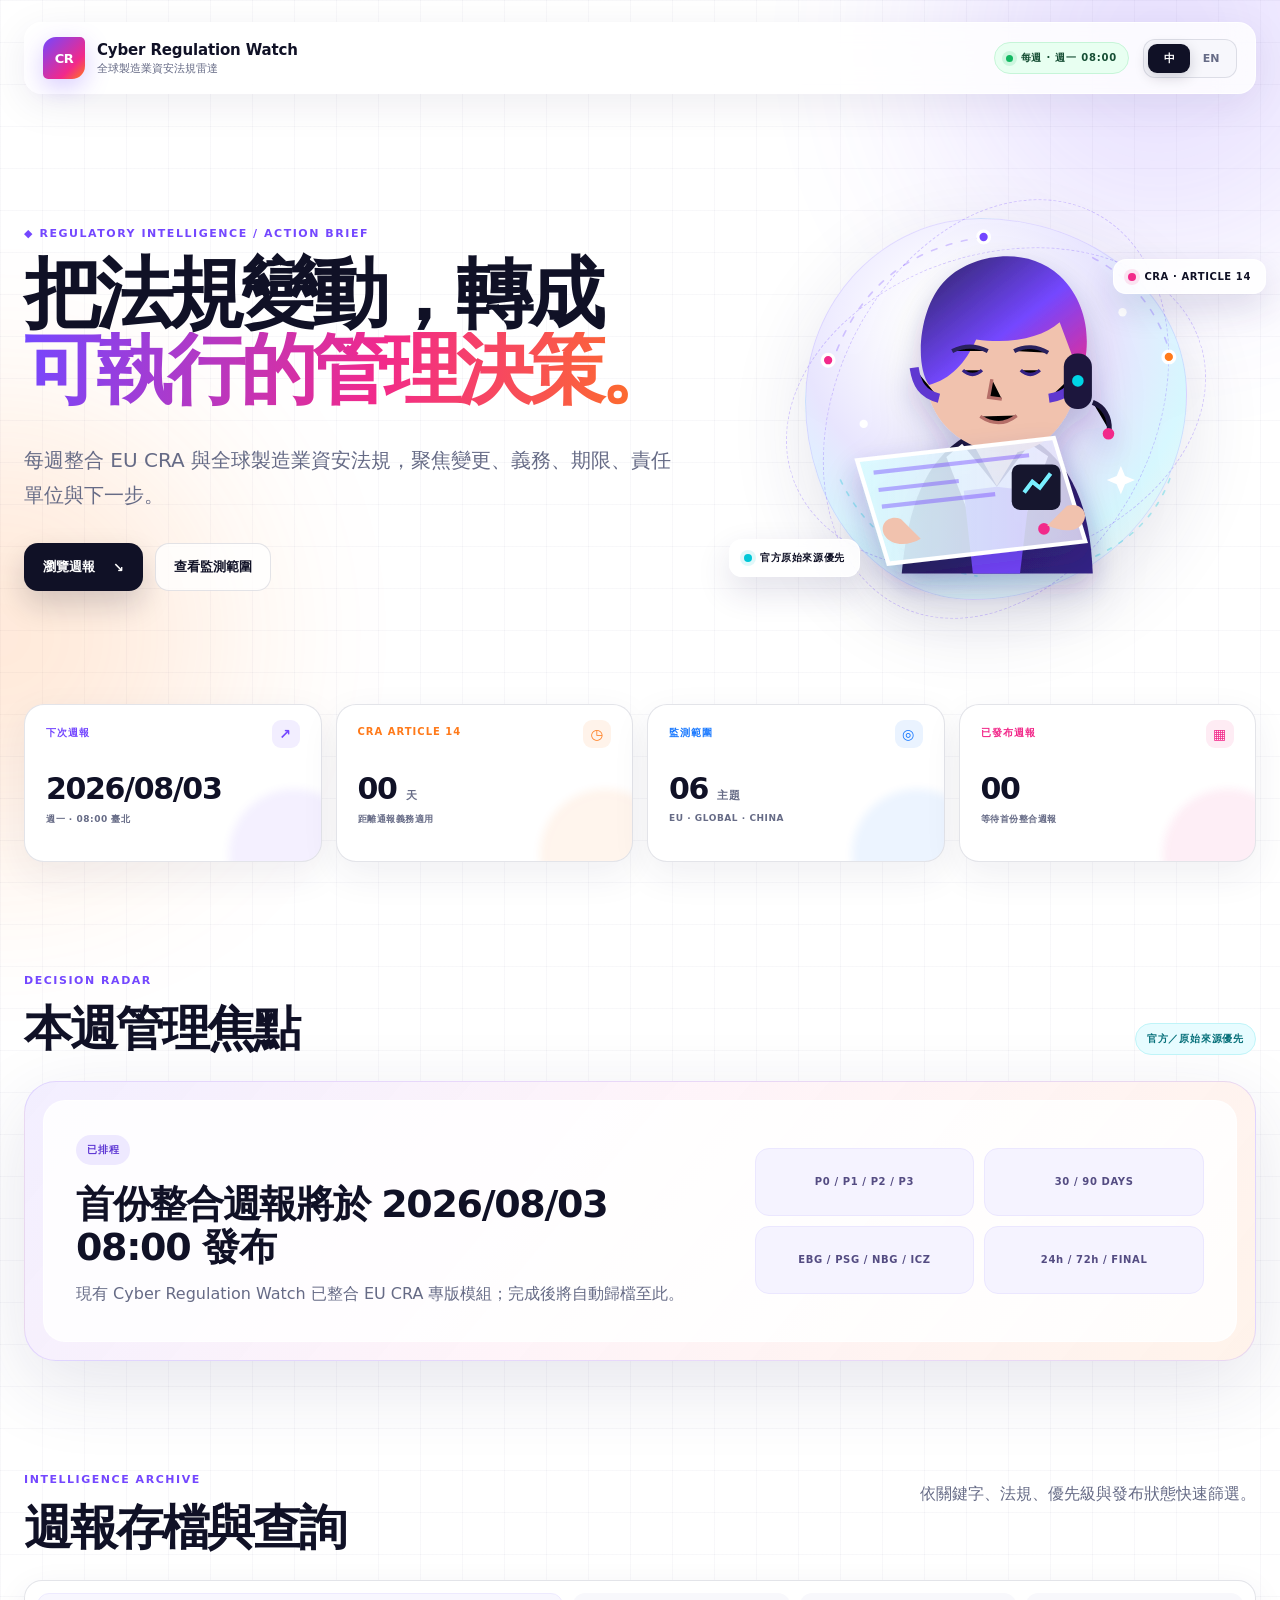
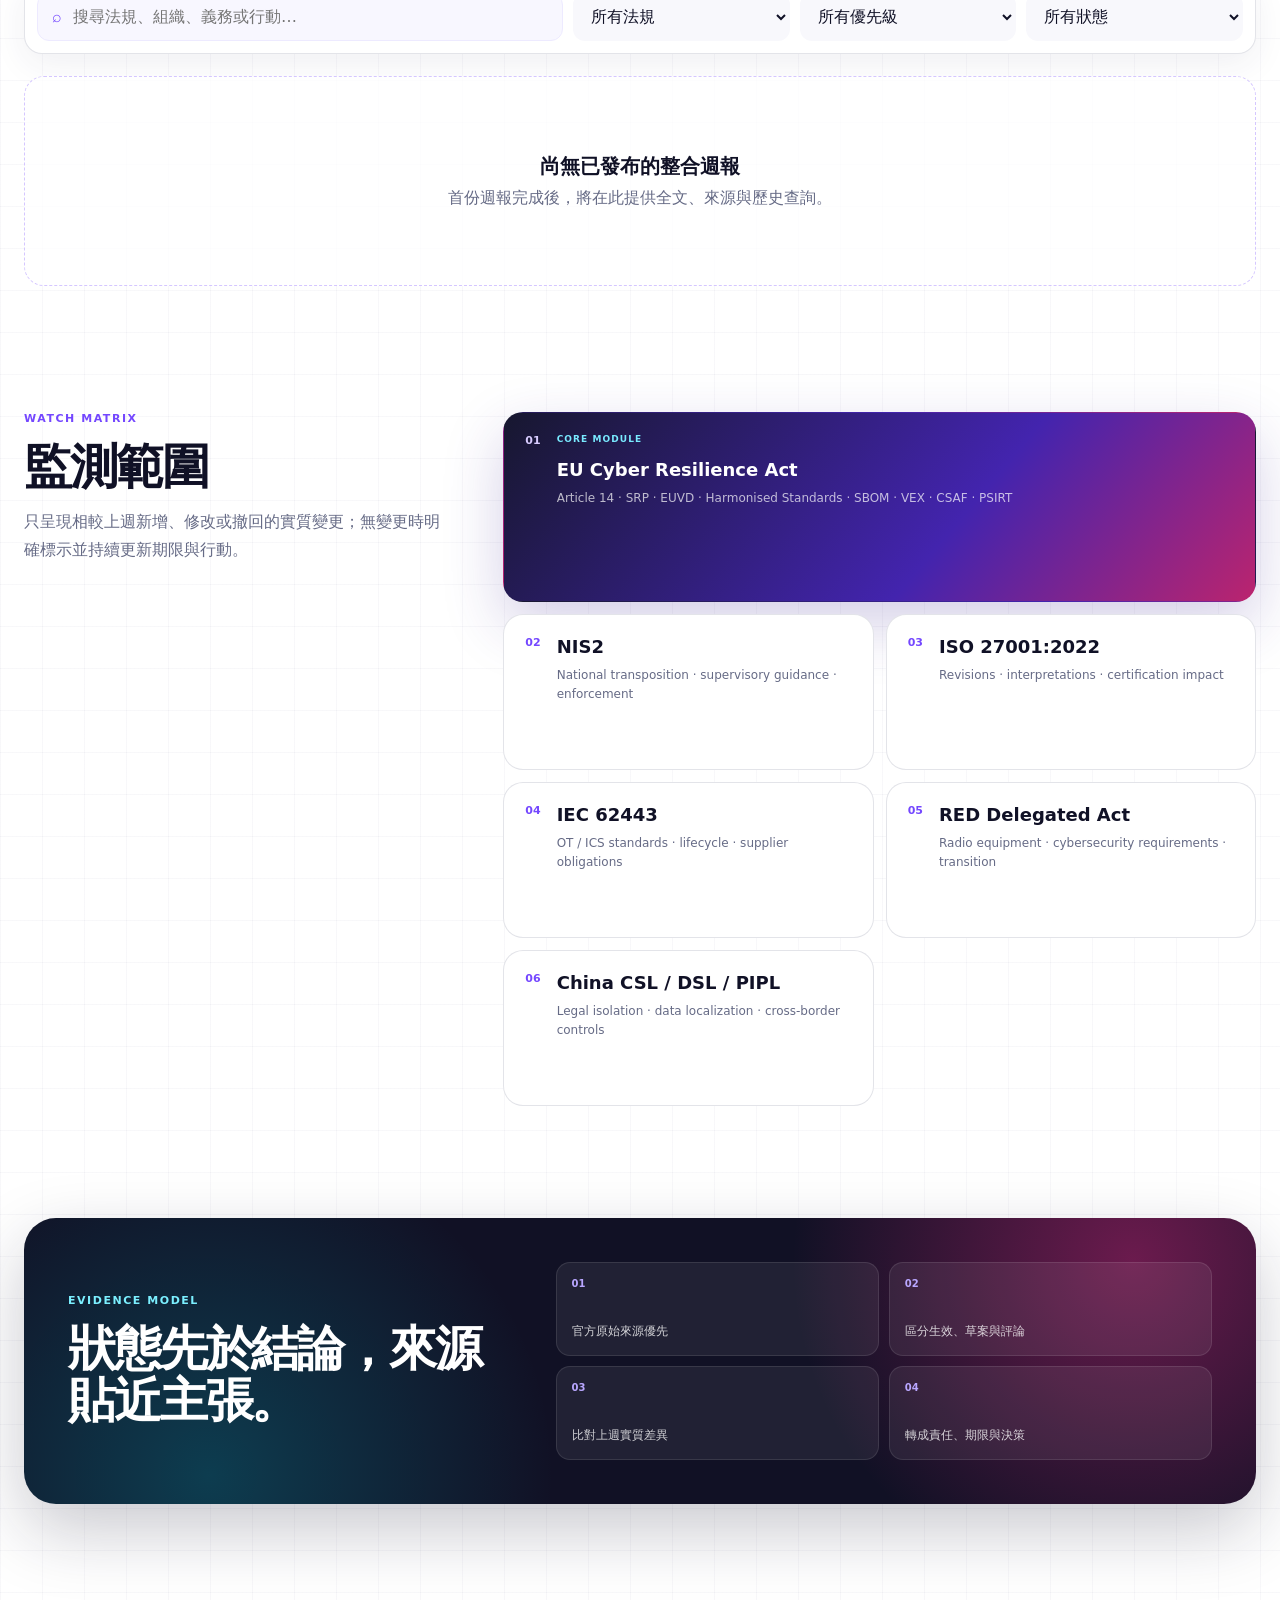
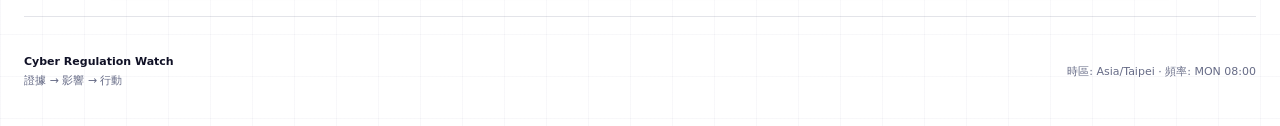
==== index.html @ 91e3a1b5 "Build regulatory intelligence dashboard" ====
<!doctype html>
<html lang="zh-Hant">
  <head>
    <meta charset="utf-8">
    <meta name="viewport" content="width=device-width, initial-scale=1">
    <meta name="description" content="Cyber Regulation Watch — 全球製造業資安法規週報與行動儀表板">
    <meta name="theme-color" content="#ffffff">
    <meta http-equiv="Content-Security-Policy" content="default-src 'self'; script-src 'self'; style-src 'self'; img-src 'self' data:; connect-src 'self'; object-src 'none'; base-uri 'self'; form-action 'none'">
    <title>Cyber Regulation Watch</title>
    <link rel="icon" href="assets/sentinel.svg" type="image/svg+xml">
    <link rel="stylesheet" href="assets/styles.css">
    <script src="assets/app.js" defer></script>
  </head>
  <body>
    <a class="skip-link" href="#main" data-i18n="skip">跳至主要內容</a>

    <div class="ambient ambient-a" aria-hidden="true"></div>
    <div class="ambient ambient-b" aria-hidden="true"></div>

    <header class="site-header">
      <a class="brand" href="index.html" aria-label="Cyber Regulation Watch">
        <span class="brand-mark" aria-hidden="true">CR</span>
        <span>
          <strong>Cyber Regulation Watch</strong>
          <small data-i18n="brandSub">全球製造業資安法規雷達</small>
        </span>
      </a>

      <div class="header-actions">
        <span class="live-chip">
          <span class="pulse" aria-hidden="true"></span>
          <span data-i18n="weekly">WEEKLY · MON 08:00</span>
        </span>
        <div class="language-switch" role="group" aria-label="Language">
          <button type="button" data-lang="zh-Hant" aria-pressed="true">中</button>
          <button type="button" data-lang="en" aria-pressed="false">EN</button>
        </div>
      </div>
    </header>

    <main id="main">
      <section class="hero shell">
        <div class="hero-copy">
          <p class="eyebrow"><span aria-hidden="true">◆</span> <span data-i18n="eyebrow">REGULATORY INTELLIGENCE / ACTION BRIEF</span></p>
          <h1>
            <span data-i18n="heroLine1">把法規變動，轉成</span>
            <span class="gradient-text" data-i18n="heroLine2">可執行的管理決策。</span>
          </h1>
          <p class="hero-lede" data-i18n="heroLede">
            每週整合 EU CRA 與全球製造業資安法規，聚焦變更、義務、期限、責任單位與下一步。
          </p>
          <div class="hero-actions">
            <a class="button button-primary" href="#reports">
              <span data-i18n="browseReports">瀏覽週報</span>
              <span aria-hidden="true">↘</span>
            </a>
            <a class="button button-ghost" href="#coverage" data-i18n="viewCoverage">查看監測範圍</a>
          </div>
        </div>

        <div class="hero-visual" aria-label="Cyber regulation analyst illustration">
          <div class="orbit orbit-one" aria-hidden="true"></div>
          <div class="orbit orbit-two" aria-hidden="true"></div>
          <img src="assets/sentinel.svg" alt="" width="480" height="480">
          <div class="signal-card signal-top">
            <span class="signal-dot p0"></span>
            <span>CRA · ARTICLE 14</span>
          </div>
          <div class="signal-card signal-bottom">
            <span class="signal-dot verified"></span>
            <span data-i18n="officialFirst">OFFICIAL SOURCES FIRST</span>
          </div>
        </div>
      </section>

      <section class="metrics shell" aria-label="Key status">
        <article class="metric-card accent-violet">
          <div class="metric-topline">
            <span data-i18n="nextBrief">NEXT BRIEF</span>
            <span class="metric-icon" aria-hidden="true">↗</span>
          </div>
          <strong id="next-run-date">2026.08.03</strong>
          <small id="next-run-time">MON · 08:00 TPE</small>
        </article>

        <article class="metric-card accent-orange">
          <div class="metric-topline">
            <span data-i18n="craCountdown">CRA ARTICLE 14</span>
            <span class="metric-icon" aria-hidden="true">◷</span>
          </div>
          <strong><span id="cra-days">—</span> <em data-i18n="days">DAYS</em></strong>
          <small data-i18n="untilReporting">UNTIL REPORTING OBLIGATIONS</small>
        </article>

        <article class="metric-card accent-blue">
          <div class="metric-topline">
            <span data-i18n="monitoringScope">MONITORING SCOPE</span>
            <span class="metric-icon" aria-hidden="true">◎</span>
          </div>
          <strong>06 <em data-i18n="domains">DOMAINS</em></strong>
          <small>EU · GLOBAL · CHINA</small>
        </article>

        <article class="metric-card accent-pink">
          <div class="metric-topline">
            <span data-i18n="reportsPublished">REPORTS PUBLISHED</span>
            <span class="metric-icon" aria-hidden="true">▦</span>
          </div>
          <strong id="report-count">00</strong>
          <small id="last-updated" data-i18n="awaitingFirst">AWAITING FIRST INTEGRATED BRIEF</small>
        </article>
      </section>

      <section class="latest shell" aria-labelledby="latest-title">
        <div class="section-heading">
          <div>
            <p class="eyebrow" data-i18n="decisionRadar">DECISION RADAR</p>
            <h2 id="latest-title" data-i18n="latestHeading">本週管理焦點</h2>
          </div>
          <span class="source-badge" data-i18n="sourceBadge">OFFICIAL / PRIMARY SOURCES</span>
        </div>

        <div id="latest-panel" class="latest-panel" aria-live="polite">
          <div class="launch-state">
            <div>
              <span class="status-label status-scheduled" data-i18n="scheduled">SCHEDULED</span>
              <h3 data-i18n="firstBriefTitle">首份整合週報將於 2026/08/03 08:00 發布</h3>
              <p data-i18n="firstBriefText">
                現有 Cyber Regulation Watch 已整合 EU CRA 專版模組；完成後將自動歸檔至此。
              </p>
            </div>
            <div class="launch-grid" aria-label="Initial monitoring configuration">
              <span>P0 / P1 / P2 / P3</span>
              <span>30 / 90 DAYS</span>
              <span>EBG / PSG / NBG / ICZ</span>
              <span>24h / 72h / FINAL</span>
            </div>
          </div>
        </div>
      </section>

      <section id="reports" class="archive shell" aria-labelledby="archive-title">
        <div class="section-heading archive-heading">
          <div>
            <p class="eyebrow" data-i18n="archiveEyebrow">INTELLIGENCE ARCHIVE</p>
            <h2 id="archive-title" data-i18n="archiveTitle">週報存檔與查詢</h2>
          </div>
          <p class="section-note" data-i18n="archiveNote">依關鍵字、法規、優先級與發布狀態快速篩選。</p>
        </div>

        <form class="filter-bar" id="filters" role="search">
          <label class="search-field">
            <span class="sr-only" data-i18n="searchLabel">搜尋週報</span>
            <span aria-hidden="true">⌕</span>
            <input id="search" type="search" autocomplete="off" data-i18n-placeholder="searchPlaceholder" placeholder="搜尋法規、組織、義務或行動…">
          </label>

          <label>
            <span class="sr-only" data-i18n="scopeLabel">法規範圍</span>
            <select id="scope-filter">
              <option value="" data-i18n="allScopes">所有法規</option>
              <option value="EU CRA">EU CRA</option>
              <option value="NIS2">NIS2</option>
              <option value="ISO 27001">ISO 27001</option>
              <option value="IEC 62443">IEC 62443</option>
              <option value="RED DA">RED DA</option>
              <option value="CSL/DSL/PIPL">CSL / DSL / PIPL</option>
            </select>
          </label>

          <label>
            <span class="sr-only" data-i18n="priorityLabel">優先級</span>
            <select id="priority-filter">
              <option value="" data-i18n="allPriorities">所有優先級</option>
              <option value="P0">P0</option>
              <option value="P1">P1</option>
              <option value="P2">P2</option>
              <option value="P3">P3</option>
            </select>
          </label>

          <label>
            <span class="sr-only" data-i18n="statusLabel">發布狀態</span>
            <select id="status-filter">
              <option value="" data-i18n="allStatuses">所有狀態</option>
              <option value="material-change" data-i18n="materialChange">有實質變更</option>
              <option value="no-material-change" data-i18n="noMaterialChange">無重大變更</option>
            </select>
          </label>
        </form>

        <div id="report-grid" class="report-grid" aria-live="polite"></div>
        <p id="result-count" class="result-count"></p>
      </section>

      <section id="coverage" class="coverage shell" aria-labelledby="coverage-title">
        <div class="coverage-intro">
          <p class="eyebrow" data-i18n="coverageEyebrow">WATCH MATRIX</p>
          <h2 id="coverage-title" data-i18n="coverageTitle">監測範圍</h2>
          <p data-i18n="coverageText">只呈現相較上週新增、修改或撤回的實質變更；無變更時明確標示並持續更新期限與行動。</p>
        </div>

        <div class="coverage-grid">
          <article class="scope-card scope-featured">
            <span class="scope-number">01</span>
            <div>
              <span class="scope-kicker">CORE MODULE</span>
              <h3>EU Cyber Resilience Act</h3>
              <p>Article 14 · SRP · EUVD · Harmonised Standards · SBOM · VEX · CSAF · PSIRT</p>
            </div>
          </article>
          <article class="scope-card">
            <span class="scope-number">02</span>
            <div><h3>NIS2</h3><p>National transposition · supervisory guidance · enforcement</p></div>
          </article>
          <article class="scope-card">
            <span class="scope-number">03</span>
            <div><h3>ISO 27001:2022</h3><p>Revisions · interpretations · certification impact</p></div>
          </article>
          <article class="scope-card">
            <span class="scope-number">04</span>
            <div><h3>IEC 62443</h3><p>OT / ICS standards · lifecycle · supplier obligations</p></div>
          </article>
          <article class="scope-card">
            <span class="scope-number">05</span>
            <div><h3>RED Delegated Act</h3><p>Radio equipment · cybersecurity requirements · transition</p></div>
          </article>
          <article class="scope-card">
            <span class="scope-number">06</span>
            <div><h3>China CSL / DSL / PIPL</h3><p>Legal isolation · data localization · cross-border controls</p></div>
          </article>
        </div>
      </section>

      <section class="method shell">
        <div class="method-card">
          <div>
            <p class="eyebrow" data-i18n="evidenceModel">EVIDENCE MODEL</p>
            <h2 data-i18n="evidenceTitle">狀態先於結論，來源貼近主張。</h2>
          </div>
          <div class="method-steps">
            <span><b>01</b><small data-i18n="step1">官方原始來源優先</small></span>
            <span><b>02</b><small data-i18n="step2">區分生效、草案與評論</small></span>
            <span><b>03</b><small data-i18n="step3">比對上週實質差異</small></span>
            <span><b>04</b><small data-i18n="step4">轉成責任、期限與決策</small></span>
          </div>
        </div>
      </section>
    </main>

    <footer class="site-footer shell">
      <div>
        <strong>Cyber Regulation Watch</strong>
        <span data-i18n="footerLine">Evidence → Impact → Action</span>
      </div>
      <p><span data-i18n="timezone">Timezone</span>: Asia/Taipei · <span data-i18n="cadence">Cadence</span>: MON 08:00</p>
    </footer>
  </body>
</html>
---- assets/styles.css ----
:root {
  color-scheme: light;
  --ink: #101126;
  --muted: #666b86;
  --line: rgba(30, 35, 76, 0.12);
  --surface: rgba(255, 255, 255, 0.82);
  --surface-solid: #ffffff;
  --violet: #7447ff;
  --pink: #f2298a;
  --blue: #1677ff;
  --cyan: #00c7d7;
  --orange: #ff7a1a;
  --lime: #7ecb20;
  --shadow: 0 24px 80px rgba(43, 38, 99, 0.12);
  --radius-lg: 32px;
  --radius-md: 20px;
  --radius-sm: 12px;
  --shell: min(1240px, calc(100vw - 48px));
  font-family: Inter, ui-sans-serif, system-ui, -apple-system, BlinkMacSystemFont, "Segoe UI", "Noto Sans TC", sans-serif;
}

* {
  box-sizing: border-box;
}

html {
  scroll-behavior: smooth;
}

body {
  margin: 0;
  min-width: 320px;
  color: var(--ink);
  background:
    linear-gradient(rgba(53, 52, 110, 0.035) 1px, transparent 1px),
    linear-gradient(90deg, rgba(53, 52, 110, 0.035) 1px, transparent 1px),
    #fff;
  background-size: 42px 42px;
  overflow-x: hidden;
}

a {
  color: inherit;
}

button,
input,
select {
  font: inherit;
}

button,
select {
  cursor: pointer;
}

.shell {
  width: var(--shell);
  margin-inline: auto;
}

.sr-only {
  position: absolute;
  width: 1px;
  height: 1px;
  padding: 0;
  margin: -1px;
  overflow: hidden;
  clip: rect(0, 0, 0, 0);
  white-space: nowrap;
  border: 0;
}

.skip-link {
  position: fixed;
  z-index: 999;
  top: 10px;
  left: 10px;
  padding: 10px 14px;
  color: #fff;
  background: var(--ink);
  border-radius: 10px;
  transform: translateY(-160%);
}

.skip-link:focus {
  transform: translateY(0);
}

.ambient {
  position: fixed;
  z-index: -1;
  width: 440px;
  height: 440px;
  border-radius: 50%;
  filter: blur(100px);
  opacity: 0.16;
  pointer-events: none;
}

.ambient-a {
  top: -180px;
  right: -100px;
  background: var(--violet);
}

.ambient-b {
  bottom: 5%;
  left: -220px;
  background: var(--orange);
}

.site-header {
  position: relative;
  z-index: 20;
  width: var(--shell);
  margin: 22px auto 0;
  padding: 14px 18px;
  display: flex;
  align-items: center;
  justify-content: space-between;
  gap: 20px;
  background: rgba(255, 255, 255, 0.82);
  border: 1px solid rgba(255, 255, 255, 0.9);
  border-radius: 18px;
  box-shadow: 0 10px 40px rgba(34, 31, 80, 0.08);
  backdrop-filter: blur(18px);
}

.brand {
  display: inline-flex;
  align-items: center;
  gap: 12px;
  text-decoration: none;
}

.brand-mark {
  width: 42px;
  height: 42px;
  display: grid;
  place-items: center;
  color: #fff;
  background: linear-gradient(135deg, var(--violet), var(--pink) 70%, var(--orange));
  border-radius: 13px 5px 13px 5px;
  box-shadow: 0 8px 24px rgba(116, 71, 255, 0.28);
  font-size: 13px;
  font-weight: 900;
  letter-spacing: -0.04em;
}

.brand strong,
.brand small {
  display: block;
}

.brand strong {
  font-size: 15px;
  letter-spacing: -0.01em;
}

.brand small {
  margin-top: 2px;
  color: var(--muted);
  font-size: 11px;
}

.header-actions {
  display: flex;
  align-items: center;
  gap: 14px;
}

.live-chip,
.source-badge,
.status-label {
  display: inline-flex;
  align-items: center;
  gap: 8px;
  padding: 8px 11px;
  border-radius: 999px;
  font-size: 10px;
  font-weight: 850;
  letter-spacing: 0.08em;
}

.live-chip {
  color: #174f35;
  background: #e8fff1;
  border: 1px solid #c6f5d8;
}

.pulse {
  width: 7px;
  height: 7px;
  background: #13b861;
  border-radius: 50%;
  box-shadow: 0 0 0 4px rgba(19, 184, 97, 0.13);
  animation: pulse 2.2s ease-out infinite;
}

@keyframes pulse {
  70% { box-shadow: 0 0 0 9px rgba(19, 184, 97, 0); }
  100% { box-shadow: 0 0 0 0 rgba(19, 184, 97, 0); }
}

.language-switch {
  display: inline-flex;
  padding: 4px;
  border: 1px solid var(--line);
  background: #f7f7fc;
  border-radius: 12px;
}

.language-switch button {
  min-width: 42px;
  padding: 7px 9px;
  color: var(--muted);
  border: 0;
  background: transparent;
  border-radius: 9px;
  font-size: 11px;
  font-weight: 800;
}

.language-switch button[aria-pressed="true"] {
  color: #fff;
  background: var(--ink);
  box-shadow: 0 4px 14px rgba(16, 17, 38, 0.18);
}

.hero {
  min-height: 610px;
  display: grid;
  grid-template-columns: 1.12fr 0.88fr;
  gap: 52px;
  align-items: center;
  padding-block: 64px 44px;
}

.eyebrow {
  margin: 0 0 16px;
  color: var(--violet);
  font-size: 11px;
  font-weight: 900;
  letter-spacing: 0.14em;
}

.hero h1 {
  max-width: 800px;
  margin: 0;
  font-size: clamp(44px, 6vw, 79px);
  line-height: 0.99;
  letter-spacing: -0.065em;
}

.hero h1 span {
  display: block;
}

.gradient-text {
  padding-bottom: 7px;
  background: linear-gradient(100deg, var(--violet), var(--pink) 54%, var(--orange));
  -webkit-background-clip: text;
  background-clip: text;
  color: transparent;
}

.hero-lede {
  max-width: 650px;
  margin: 28px 0 0;
  color: var(--muted);
  font-size: clamp(16px, 1.7vw, 20px);
  line-height: 1.75;
}

.hero-actions {
  display: flex;
  flex-wrap: wrap;
  gap: 12px;
  margin-top: 30px;
}

.button {
  display: inline-flex;
  align-items: center;
  justify-content: center;
  gap: 18px;
  min-height: 48px;
  padding: 0 18px;
  border: 1px solid transparent;
  border-radius: 14px;
  text-decoration: none;
  font-size: 13px;
  font-weight: 800;
  transition: transform 160ms ease, box-shadow 160ms ease, border-color 160ms ease;
}

.button:hover {
  transform: translateY(-2px);
}

.button-primary {
  color: #fff;
  background: var(--ink);
  box-shadow: 0 14px 30px rgba(16, 17, 38, 0.18);
}

.button-ghost {
  color: var(--ink);
  background: rgba(255, 255, 255, 0.76);
  border-color: var(--line);
}

.button.compact {
  min-height: 40px;
  padding-inline: 14px;
  font-size: 12px;
}

.hero-visual {
  position: relative;
  min-height: 440px;
  display: grid;
  place-items: center;
  isolation: isolate;
}

.hero-visual::before {
  content: "";
  position: absolute;
  z-index: -2;
  width: 380px;
  height: 380px;
  background: radial-gradient(circle at 40% 30%, #fff 0 14%, #e9e6ff 44%, #d7f8ff 67%, #fff4e9 100%);
  border: 1px solid rgba(115, 82, 255, 0.14);
  border-radius: 46% 54% 56% 44% / 48% 46% 54% 52%;
  box-shadow: var(--shadow);
}

.hero-visual img {
  position: relative;
  z-index: 2;
  width: min(430px, 100%);
  height: auto;
  filter: drop-shadow(0 26px 28px rgba(37, 29, 94, 0.12));
}

.orbit {
  position: absolute;
  z-index: -1;
  border: 1px dashed rgba(116, 71, 255, 0.27);
  border-radius: 50%;
}

.orbit-one {
  width: 430px;
  height: 310px;
  transform: rotate(-18deg);
}

.orbit-two {
  width: 320px;
  height: 440px;
  transform: rotate(26deg);
}

.signal-card {
  position: absolute;
  z-index: 4;
  display: flex;
  align-items: center;
  gap: 8px;
  padding: 11px 14px;
  background: rgba(255, 255, 255, 0.86);
  border: 1px solid rgba(255, 255, 255, 0.94);
  border-radius: 13px;
  box-shadow: 0 14px 34px rgba(46, 37, 99, 0.14);
  backdrop-filter: blur(12px);
  font-size: 10px;
  font-weight: 900;
  letter-spacing: 0.06em;
}

.signal-top {
  top: 70px;
  right: -10px;
}

.signal-bottom {
  bottom: 52px;
  left: -8px;
}

.signal-dot {
  width: 8px;
  height: 8px;
  border-radius: 50%;
}

.signal-dot.p0 { background: var(--pink); box-shadow: 0 0 0 4px rgba(242, 41, 138, 0.12); }
.signal-dot.verified { background: var(--cyan); box-shadow: 0 0 0 4px rgba(0, 199, 215, 0.12); }

.metrics {
  display: grid;
  grid-template-columns: repeat(4, 1fr);
  gap: 14px;
}

.metric-card {
  position: relative;
  min-height: 158px;
  padding: 21px;
  overflow: hidden;
  background: var(--surface-solid);
  border: 1px solid var(--line);
  border-radius: var(--radius-md);
  box-shadow: 0 13px 38px rgba(44, 40, 91, 0.07);
}

.metric-card::after {
  content: "";
  position: absolute;
  right: -38px;
  bottom: -58px;
  width: 130px;
  height: 130px;
  background: currentColor;
  border-radius: 50%;
  filter: blur(4px);
  opacity: 0.08;
}

.accent-violet { color: var(--violet); }
.accent-orange { color: var(--orange); }
.accent-blue { color: var(--blue); }
.accent-pink { color: var(--pink); }

.metric-topline {
  display: flex;
  justify-content: space-between;
  gap: 12px;
  font-size: 10px;
  font-weight: 900;
  letter-spacing: 0.1em;
}

.metric-icon {
  width: 28px;
  height: 28px;
  display: grid;
  place-items: center;
  margin-top: -6px;
  color: currentColor;
  background: color-mix(in srgb, currentColor 9%, white);
  border-radius: 9px;
  font-size: 14px;
}

.metric-card strong {
  display: block;
  margin-top: 26px;
  color: var(--ink);
  font-size: 30px;
  line-height: 1;
  letter-spacing: -0.045em;
}

.metric-card strong em {
  color: var(--muted);
  font-size: 11px;
  font-style: normal;
  letter-spacing: 0.08em;
}

.metric-card small {
  display: block;
  margin-top: 9px;
  color: var(--muted);
  font-size: 9px;
  font-weight: 750;
  letter-spacing: 0.06em;
}

.latest,
.archive,
.coverage,
.method {
  padding-top: 112px;
}

.section-heading {
  display: flex;
  align-items: end;
  justify-content: space-between;
  gap: 24px;
  margin-bottom: 26px;
}

.section-heading h2,
.coverage-intro h2,
.method-card h2 {
  margin: 0;
  font-size: clamp(31px, 4vw, 48px);
  line-height: 1.08;
  letter-spacing: -0.045em;
}

.source-badge {
  color: #08717b;
  background: #e7fcff;
  border: 1px solid #bff4f8;
}

.latest-panel {
  min-height: 280px;
  padding: 18px;
  background:
    linear-gradient(130deg, rgba(116, 71, 255, 0.09), rgba(242, 41, 138, 0.05) 47%, rgba(255, 122, 26, 0.09)),
    #fff;
  border: 1px solid rgba(116, 71, 255, 0.16);
  border-radius: var(--radius-lg);
  box-shadow: var(--shadow);
}

.launch-state,
.latest-report {
  min-height: 242px;
  display: grid;
  grid-template-columns: 1.18fr 0.82fr;
  gap: 32px;
  align-items: center;
  padding: 32px;
  background: rgba(255, 255, 255, 0.84);
  border: 1px solid rgba(255, 255, 255, 0.9);
  border-radius: 22px;
}

.status-label {
  width: fit-content;
}

.status-scheduled {
  color: #5d36d4;
  background: #eee9ff;
}

.status-material-change {
  color: #9a1654;
  background: #ffe7f2;
}

.status-no-material-change {
  color: #236641;
  background: #e8f8ee;
}

.launch-state h3,
.latest-report h3 {
  max-width: 710px;
  margin: 18px 0 10px;
  font-size: clamp(25px, 3vw, 38px);
  line-height: 1.15;
  letter-spacing: -0.035em;
}

.launch-state p,
.latest-report p {
  max-width: 700px;
  margin: 0;
  color: var(--muted);
  line-height: 1.7;
}

.launch-grid {
  display: grid;
  grid-template-columns: 1fr 1fr;
  gap: 10px;
}

.launch-grid span {
  min-height: 68px;
  display: grid;
  place-items: center;
  padding: 10px;
  color: #544c82;
  background: #f5f3ff;
  border: 1px solid #ebe7ff;
  border-radius: 14px;
  font-size: 10px;
  font-weight: 900;
  letter-spacing: 0.06em;
  text-align: center;
}

.latest-actions {
  display: flex;
  flex-wrap: wrap;
  gap: 9px;
  margin-top: 20px;
}

.priority-row {
  display: grid;
  gap: 10px;
}

.priority-stat {
  display: grid;
  grid-template-columns: 45px 1fr auto;
  gap: 10px;
  align-items: center;
  padding: 12px;
  background: #fafaff;
  border: 1px solid var(--line);
  border-radius: 13px;
}

.priority-stat b {
  font-size: 12px;
}

.priority-stat i {
  height: 5px;
  background: #ececf4;
  border-radius: 99px;
  overflow: hidden;
}

.priority-stat i::before {
  content: "";
  display: block;
  width: var(--bar, 0%);
  height: 100%;
  background: var(--bar-color, var(--violet));
  border-radius: inherit;
}

.priority-stat strong {
  font-size: 15px;
}

.archive-heading {
  align-items: start;
}

.section-note {
  max-width: 420px;
  margin: 8px 0 0;
  color: var(--muted);
  line-height: 1.6;
}

.filter-bar {
  display: grid;
  grid-template-columns: 1.7fr repeat(3, minmax(150px, 0.7fr));
  gap: 10px;
  padding: 12px;
  background: #fff;
  border: 1px solid var(--line);
  border-radius: 18px;
  box-shadow: 0 10px 34px rgba(42, 38, 88, 0.07);
}

.filter-bar label {
  position: relative;
}

.search-field {
  display: flex;
  align-items: center;
  gap: 10px;
  padding: 0 14px;
  color: var(--violet);
  background: #f8f7ff;
  border: 1px solid #edeaff;
  border-radius: 12px;
}

.filter-bar input,
.filter-bar select {
  width: 100%;
  min-height: 48px;
  color: var(--ink);
  background: #f8f8fc;
  border: 1px solid transparent;
  border-radius: 12px;
  outline: none;
}

.filter-bar input {
  min-height: 44px;
  padding: 0;
  background: transparent;
}

.filter-bar select {
  padding: 0 38px 0 13px;
}

.filter-bar input:focus,
.filter-bar select:focus {
  border-color: var(--violet);
  box-shadow: 0 0 0 4px rgba(116, 71, 255, 0.1);
}

.report-grid {
  display: grid;
  grid-template-columns: repeat(3, 1fr);
  gap: 16px;
  margin-top: 22px;
}

.report-card {
  min-height: 285px;
  display: flex;
  flex-direction: column;
  padding: 22px;
  background: #fff;
  border: 1px solid var(--line);
  border-radius: var(--radius-md);
  box-shadow: 0 10px 34px rgba(44, 40, 91, 0.06);
  transition: transform 180ms ease, box-shadow 180ms ease, border-color 180ms ease;
}

.report-card:hover {
  transform: translateY(-4px);
  border-color: rgba(116, 71, 255, 0.28);
  box-shadow: 0 18px 44px rgba(44, 40, 91, 0.11);
}

.report-card-top {
  display: flex;
  align-items: center;
  justify-content: space-between;
  gap: 12px;
}

.report-date {
  color: var(--muted);
  font-size: 11px;
  font-weight: 800;
  letter-spacing: 0.05em;
}

.report-card h3 {
  margin: 21px 0 10px;
  font-size: 22px;
  line-height: 1.22;
  letter-spacing: -0.025em;
}

.report-card p {
  margin: 0;
  color: var(--muted);
  font-size: 14px;
  line-height: 1.65;
}

.tag-row {
  display: flex;
  flex-wrap: wrap;
  gap: 6px;
  margin: 18px 0;
}

.tag {
  padding: 5px 8px;
  color: #564f78;
  background: #f4f3f9;
  border-radius: 8px;
  font-size: 9px;
  font-weight: 800;
}

.report-link {
  display: flex;
  justify-content: space-between;
  margin-top: auto;
  padding-top: 14px;
  color: var(--violet);
  border-top: 1px solid var(--line);
  font-size: 12px;
  font-weight: 850;
  text-decoration: none;
}

.empty-state {
  grid-column: 1 / -1;
  min-height: 210px;
  display: grid;
  place-items: center;
  padding: 30px;
  color: var(--muted);
  background: rgba(255, 255, 255, 0.72);
  border: 1px dashed rgba(116, 71, 255, 0.3);
  border-radius: var(--radius-md);
  text-align: center;
}

.empty-state strong {
  display: block;
  margin-bottom: 8px;
  color: var(--ink);
  font-size: 20px;
}

.result-count {
  margin: 14px 2px 0;
  color: var(--muted);
  font-size: 12px;
}

.coverage {
  display: grid;
  grid-template-columns: 0.72fr 1.28fr;
  gap: 56px;
  align-items: start;
}

.coverage-intro {
  position: sticky;
  top: 30px;
}

.coverage-intro p:last-child {
  color: var(--muted);
  line-height: 1.75;
}

.coverage-grid {
  display: grid;
  grid-template-columns: 1fr 1fr;
  gap: 12px;
}

.scope-card {
  min-height: 156px;
  display: grid;
  grid-template-columns: auto 1fr;
  gap: 16px;
  padding: 21px;
  background: #fff;
  border: 1px solid var(--line);
  border-radius: var(--radius-md);
}

.scope-featured {
  grid-column: 1 / -1;
  min-height: 190px;
  color: #fff;
  background: linear-gradient(130deg, #17172f, #4324ae 60%, #bb246e);
  border-color: transparent;
  box-shadow: 0 22px 60px rgba(61, 37, 147, 0.22);
}

.scope-number {
  color: var(--violet);
  font-size: 11px;
  font-weight: 900;
}

.scope-featured .scope-number {
  color: #d8ccff;
}

.scope-card h3 {
  margin: 0 0 9px;
  font-size: 18px;
  line-height: 1.2;
}

.scope-card p {
  margin: 0;
  color: var(--muted);
  font-size: 12px;
  line-height: 1.55;
}

.scope-featured p {
  color: rgba(255, 255, 255, 0.7);
}

.scope-kicker {
  display: block;
  margin-bottom: 15px;
  color: #79eaff;
  font-size: 9px;
  font-weight: 900;
  letter-spacing: 0.12em;
}

.method {
  padding-bottom: 112px;
}

.method-card {
  display: grid;
  grid-template-columns: 0.8fr 1.2fr;
  gap: 50px;
  align-items: center;
  padding: 44px;
  color: #fff;
  background:
    radial-gradient(circle at 90% 15%, rgba(242, 41, 138, 0.4), transparent 30%),
    radial-gradient(circle at 15% 90%, rgba(0, 199, 215, 0.24), transparent 32%),
    #111125;
  border-radius: var(--radius-lg);
  box-shadow: 0 26px 70px rgba(21, 20, 48, 0.23);
}

.method-card .eyebrow {
  color: #7befff;
}

.method-steps {
  display: grid;
  grid-template-columns: 1fr 1fr;
  gap: 10px;
}

.method-steps span {
  min-height: 94px;
  display: flex;
  flex-direction: column;
  justify-content: space-between;
  padding: 15px;
  background: rgba(255, 255, 255, 0.07);
  border: 1px solid rgba(255, 255, 255, 0.1);
  border-radius: 14px;
}

.method-steps b {
  color: #b9a7ff;
  font-size: 10px;
}

.method-steps small {
  color: rgba(255, 255, 255, 0.8);
  font-size: 12px;
  line-height: 1.4;
}

.site-footer {
  min-height: 110px;
  display: flex;
  align-items: center;
  justify-content: space-between;
  gap: 20px;
  color: var(--muted);
  border-top: 1px solid var(--line);
  font-size: 11px;
}

.site-footer div {
  display: flex;
  flex-direction: column;
  gap: 5px;
}

.site-footer strong {
  color: var(--ink);
}

.site-footer p {
  margin: 0;
}

/* Report reader */
.report-page {
  background-color: #fbfbfe;
}

.report-header {
  position: sticky;
  top: 14px;
}

.report-shell {
  width: var(--shell);
  margin: 52px auto 100px;
}

.report-hero {
  min-height: 230px;
  padding: 42px;
  color: #fff;
  background:
    radial-gradient(circle at 85% 20%, rgba(255, 120, 30, 0.42), transparent 27%),
    radial-gradient(circle at 10% 90%, rgba(0, 199, 215, 0.28), transparent 30%),
    linear-gradient(128deg, #14142c, #4122ad 62%, #c12478);
  border-radius: var(--radius-lg);
  box-shadow: 0 28px 80px rgba(47, 27, 125, 0.24);
}

.report-hero .eyebrow {
  color: #8ef4ff;
}

.report-hero h1 {
  max-width: 900px;
  margin: 12px 0;
  font-size: clamp(32px, 5vw, 57px);
  line-height: 1.06;
  letter-spacing: -0.05em;
}

.report-hero p:last-child {
  max-width: 840px;
  margin: 0;
  color: rgba(255, 255, 255, 0.72);
  line-height: 1.6;
}

.report-layout {
  display: grid;
  grid-template-columns: 260px minmax(0, 1fr);
  gap: 24px;
  align-items: start;
  margin-top: 24px;
}

.report-sidebar {
  position: sticky;
  top: 104px;
  display: grid;
  gap: 13px;
}

.meta-card,
.toc,
.prose {
  background: #fff;
  border: 1px solid var(--line);
  border-radius: var(--radius-md);
  box-shadow: 0 12px 38px rgba(44, 40, 91, 0.06);
}

.meta-card,
.toc {
  padding: 18px;
}

.meta-row {
  display: grid;
  gap: 4px;
  padding: 10px 0;
  border-bottom: 1px solid var(--line);
}

.meta-row:last-child {
  border-bottom: 0;
}

.meta-row span {
  color: var(--muted);
  font-size: 9px;
  font-weight: 850;
  letter-spacing: 0.08em;
}

.meta-row strong {
  font-size: 12px;
  line-height: 1.45;
}

.toc::before {
  content: "CONTENTS";
  display: block;
  margin-bottom: 10px;
  color: var(--violet);
  font-size: 9px;
  font-weight: 900;
  letter-spacing: 0.1em;
}

.toc a {
  display: block;
  padding: 7px 0;
  color: var(--muted);
  font-size: 11px;
  line-height: 1.45;
  text-decoration: none;
}

.toc a:hover {
  color: var(--violet);
}

.toc a.level-3 {
  padding-left: 10px;
  font-size: 10px;
}

.prose {
  min-height: 600px;
  padding: clamp(26px, 5vw, 58px);
  line-height: 1.78;
}

.prose h1,
.prose h2,
.prose h3,
.prose h4 {
  scroll-margin-top: 110px;
  line-height: 1.28;
  letter-spacing: -0.025em;
}

.prose h1 {
  margin: 0 0 30px;
  font-size: 38px;
}

.prose h2 {
  margin: 58px 0 20px;
  padding-top: 18px;
  border-top: 2px solid var(--ink);
  font-size: 28px;
}

.prose h3 {
  margin: 34px 0 13px;
  color: #3c2699;
  font-size: 20px;
}

.prose p,
.prose li {
  color: #30334d;
}

.prose a {
  color: #4f2acb;
  text-decoration-thickness: 1px;
  text-underline-offset: 3px;
}

.prose blockquote {
  margin: 24px 0;
  padding: 18px 22px;
  color: #452e9b;
  background: #f3f0ff;
  border-left: 4px solid var(--violet);
  border-radius: 0 14px 14px 0;
}

.prose code {
  padding: 2px 6px;
  color: #a31561;
  background: #fff0f7;
  border-radius: 6px;
  font-family: "SFMono-Regular", Consolas, monospace;
  font-size: 0.9em;
}

.prose pre {
  padding: 20px;
  overflow-x: auto;
  color: #f1efff;
  background: #15152b;
  border-radius: 14px;
}

.prose pre code {
  padding: 0;
  color: inherit;
  background: transparent;
}

.table-wrap {
  width: 100%;
  margin: 22px 0;
  overflow-x: auto;
  border: 1px solid var(--line);
  border-radius: 14px;
}

.prose table {
  width: 100%;
  min-width: 760px;
  border-collapse: collapse;
  font-size: 12px;
}

.prose th,
.prose td {
  padding: 12px 13px;
  border-bottom: 1px solid var(--line);
  text-align: left;
  vertical-align: top;
}

.prose th {
  color: #fff;
  background: #22223e;
  font-size: 10px;
  letter-spacing: 0.03em;
}

.prose tr:last-child td {
  border-bottom: 0;
}

.loading,
.error-box {
  padding: 24px;
  color: var(--muted);
  background: #f7f6fc;
  border-radius: 14px;
}

.error-box strong {
  display: block;
  margin-bottom: 8px;
  color: #9b1854;
}

@media (max-width: 1000px) {
  .hero {
    grid-template-columns: 1fr;
    padding-top: 80px;
  }

  .hero-copy {
    text-align: center;
  }

  .hero-lede {
    margin-inline: auto;
  }

  .hero-actions {
    justify-content: center;
  }

  .hero-visual {
    min-height: 410px;
  }

  .metrics {
    grid-template-columns: 1fr 1fr;
  }

  .filter-bar {
    grid-template-columns: 1fr 1fr;
  }

  .search-field {
    grid-column: 1 / -1;
  }

  .report-grid {
    grid-template-columns: 1fr 1fr;
  }

  .coverage {
    grid-template-columns: 1fr;
  }

  .coverage-intro {
    position: static;
  }

  .method-card {
    grid-template-columns: 1fr;
  }
}

@media (max-width: 760px) {
  :root {
    --shell: min(100% - 28px, 1240px);
  }

  .site-header {
    padding: 10px;
  }

  .brand small,
  .live-chip {
    display: none;
  }

  .brand strong {
    font-size: 12px;
  }

  .hero {
    min-height: auto;
    padding-top: 70px;
  }

  .hero h1 {
    font-size: clamp(40px, 13vw, 62px);
  }

  .hero-visual {
    min-height: 340px;
  }

  .hero-visual::before {
    width: 280px;
    height: 280px;
  }

  .orbit-one {
    width: 310px;
    height: 230px;
  }

  .orbit-two {
    width: 230px;
    height: 330px;
  }

  .signal-top {
    top: 34px;
    right: 0;
  }

  .signal-bottom {
    bottom: 24px;
    left: 0;
  }

  .metrics {
    grid-template-columns: 1fr 1fr;
  }

  .metric-card {
    min-height: 145px;
    padding: 16px;
  }

  .metric-card strong {
    font-size: 25px;
  }

  .latest,
  .archive,
  .coverage,
  .method {
    padding-top: 82px;
  }

  .section-heading,
  .archive-heading {
    display: block;
  }

  .source-badge {
    margin-top: 14px;
  }

  .launch-state,
  .latest-report {
    grid-template-columns: 1fr;
    padding: 21px;
  }

  .filter-bar,
  .report-grid,
  .coverage-grid,
  .method-steps {
    grid-template-columns: 1fr;
  }

  .filter-bar label,
  .search-field {
    grid-column: auto;
  }

  .scope-featured {
    grid-column: auto;
  }

  .method-card {
    padding: 28px;
  }

  .site-footer {
    align-items: flex-start;
    flex-direction: column;
    justify-content: center;
  }

  .report-header .brand small {
    display: block;
  }

  .report-header .button {
    width: 42px;
    padding: 0;
    overflow: hidden;
    white-space: nowrap;
    color: transparent;
  }

  .report-header .button::first-letter {
    color: var(--ink);
  }

  .report-shell {
    margin-top: 26px;
  }

  .report-hero {
    padding: 28px;
  }

  .report-layout {
    grid-template-columns: 1fr;
  }

  .report-sidebar {
    position: static;
  }

  .toc {
    display: none;
  }

  .prose {
    padding: 24px;
  }
}

@media (prefers-reduced-motion: reduce) {
  *,
  *::before,
  *::after {
    scroll-behavior: auto !important;
    animation-duration: 0.01ms !important;
    animation-iteration-count: 1 !important;
    transition-duration: 0.01ms !important;
  }
}
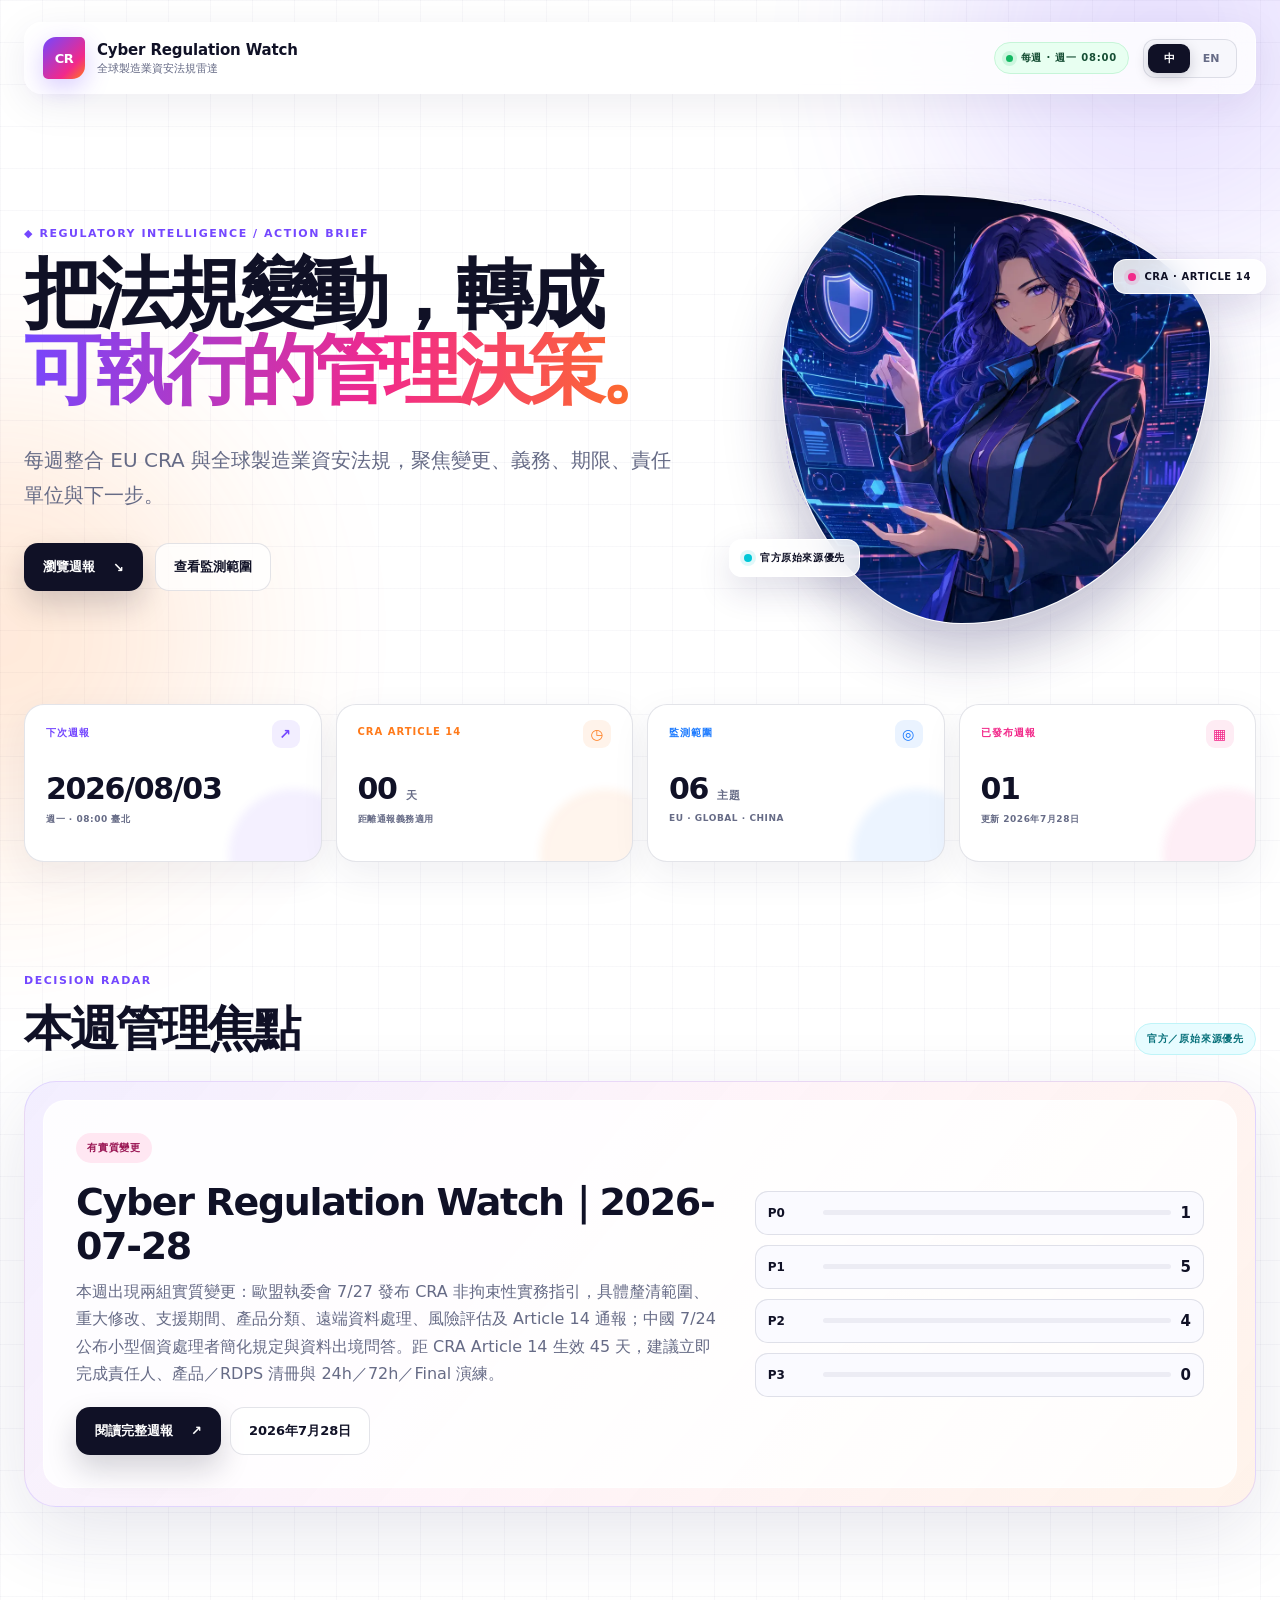
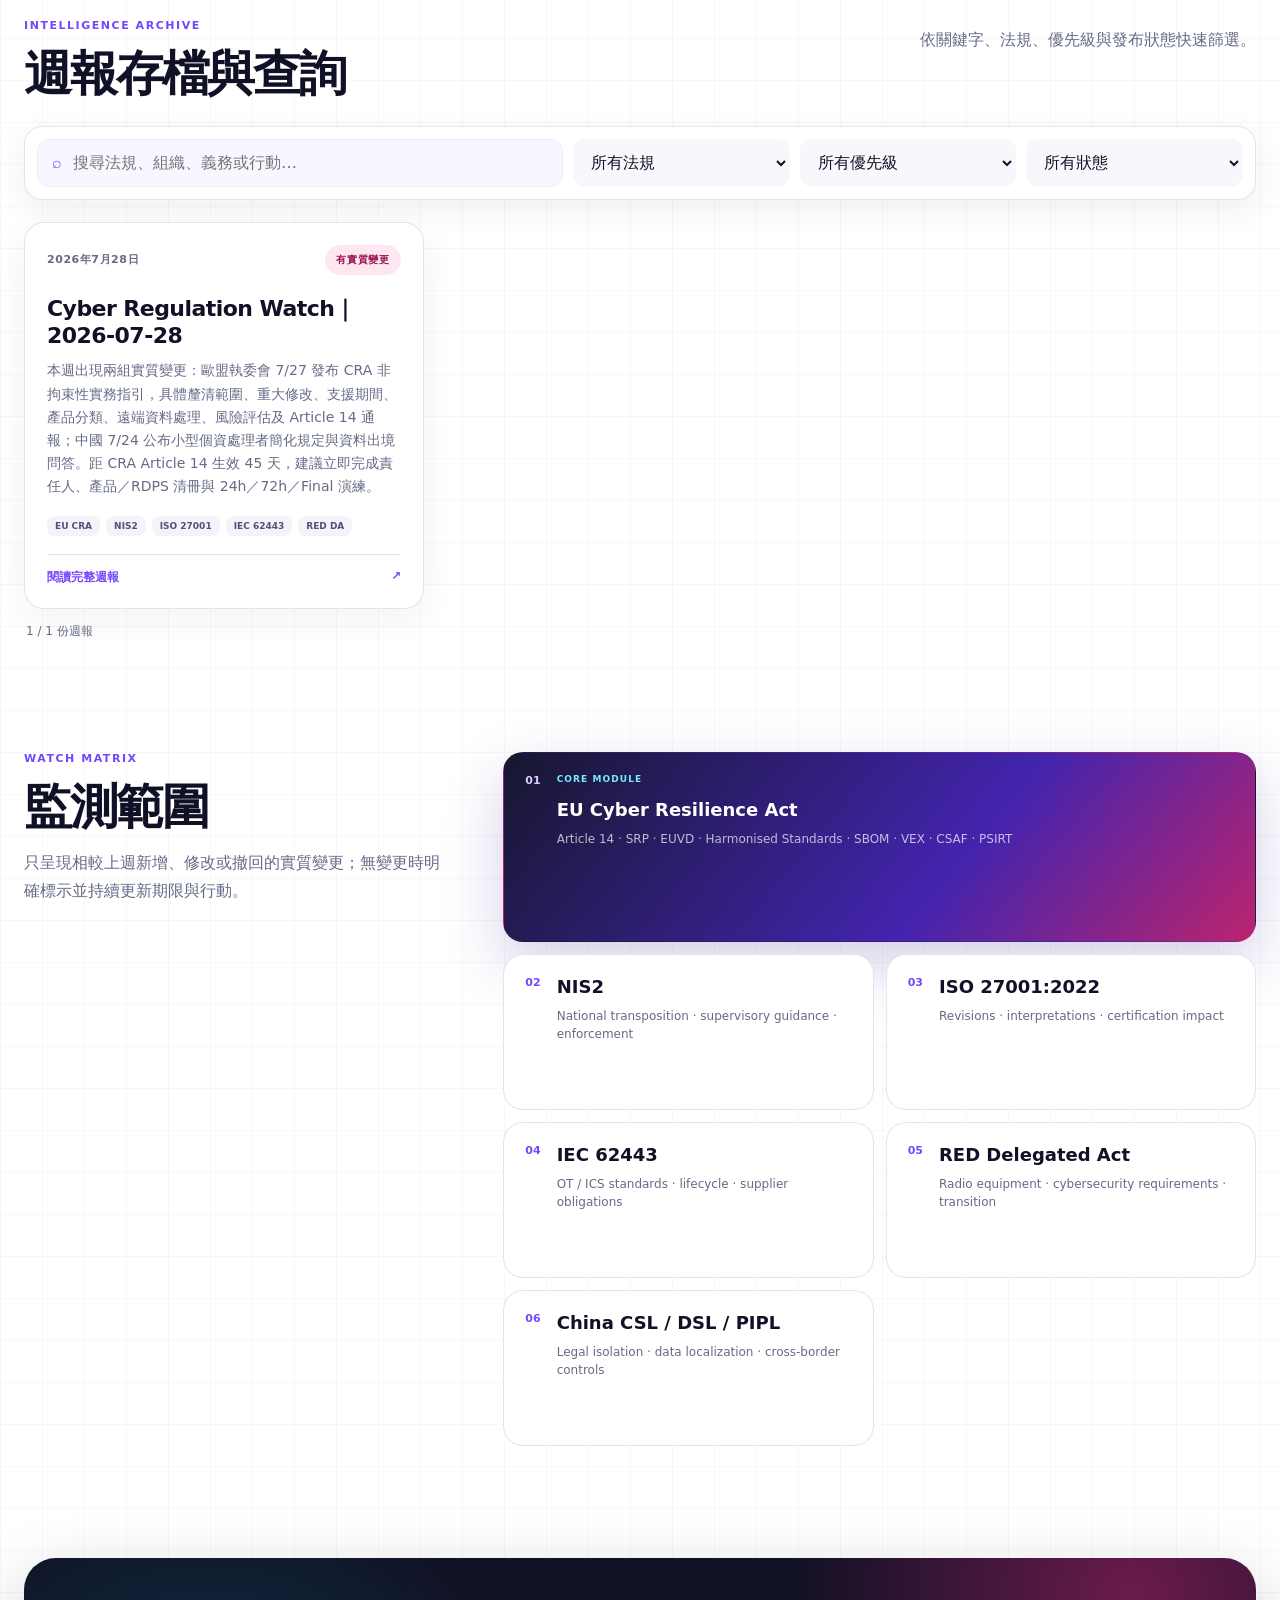
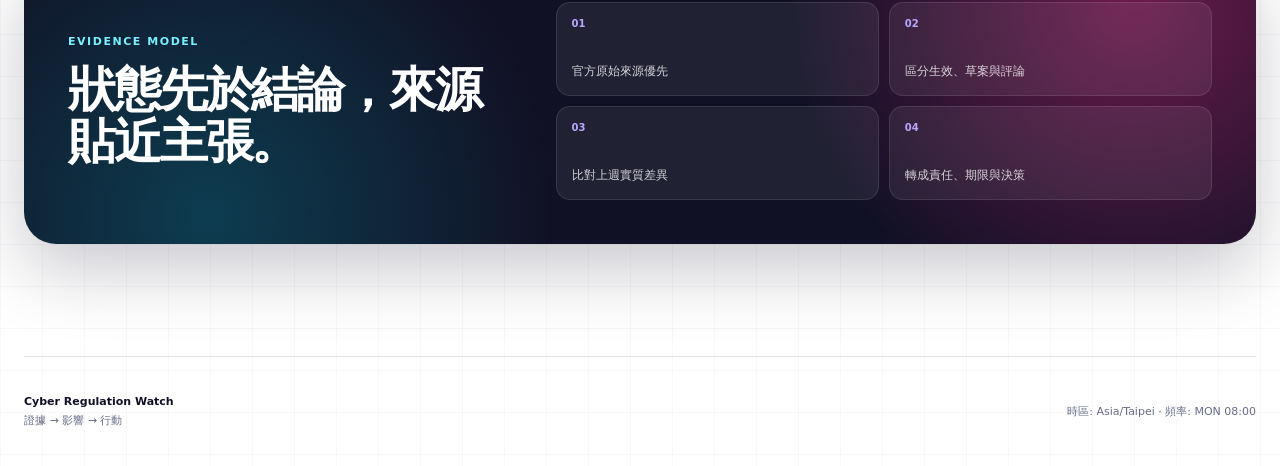
==== commit c459b05c: "Upgrade hero with anime cyber guardian" ====
--- a/index.html
+++ b/index.html
@@ -58,10 +58,10 @@
           </div>
         </div>
 
-        <div class="hero-visual" aria-label="Cyber regulation analyst illustration">
+        <div class="hero-visual" aria-label="動漫風格資安法規分析師插畫">
           <div class="orbit orbit-one" aria-hidden="true"></div>
           <div class="orbit orbit-two" aria-hidden="true"></div>
-          <img src="assets/sentinel.svg" alt="" width="480" height="480">
+          <img src="assets/cyber-guardian.webp" alt="" width="480" height="480" fetchpriority="high">
           <div class="signal-card signal-top">
             <span class="signal-dot p0"></span>
             <span>CRA · ARTICLE 14</span>
@@ -257,4 +257,3 @@
     </footer>
   </body>
 </html>
-
--- a/assets/styles.css
+++ b/assets/styles.css
@@ -341,8 +341,14 @@
   position: relative;
   z-index: 2;
   width: min(430px, 100%);
+  aspect-ratio: 1;
   height: auto;
-  filter: drop-shadow(0 26px 28px rgba(37, 29, 94, 0.12));
+  object-fit: cover;
+  border: 1px solid rgba(255, 255, 255, 0.72);
+  border-radius: 32% 68% 58% 42% / 42% 35% 65% 58%;
+  box-shadow:
+    0 28px 60px rgba(37, 29, 94, 0.24),
+    0 0 0 8px rgba(255, 255, 255, 0.22);
 }
 
 .orbit {
@@ -1434,4 +1440,3 @@
     transition-duration: 0.01ms !important;
   }
 }
-
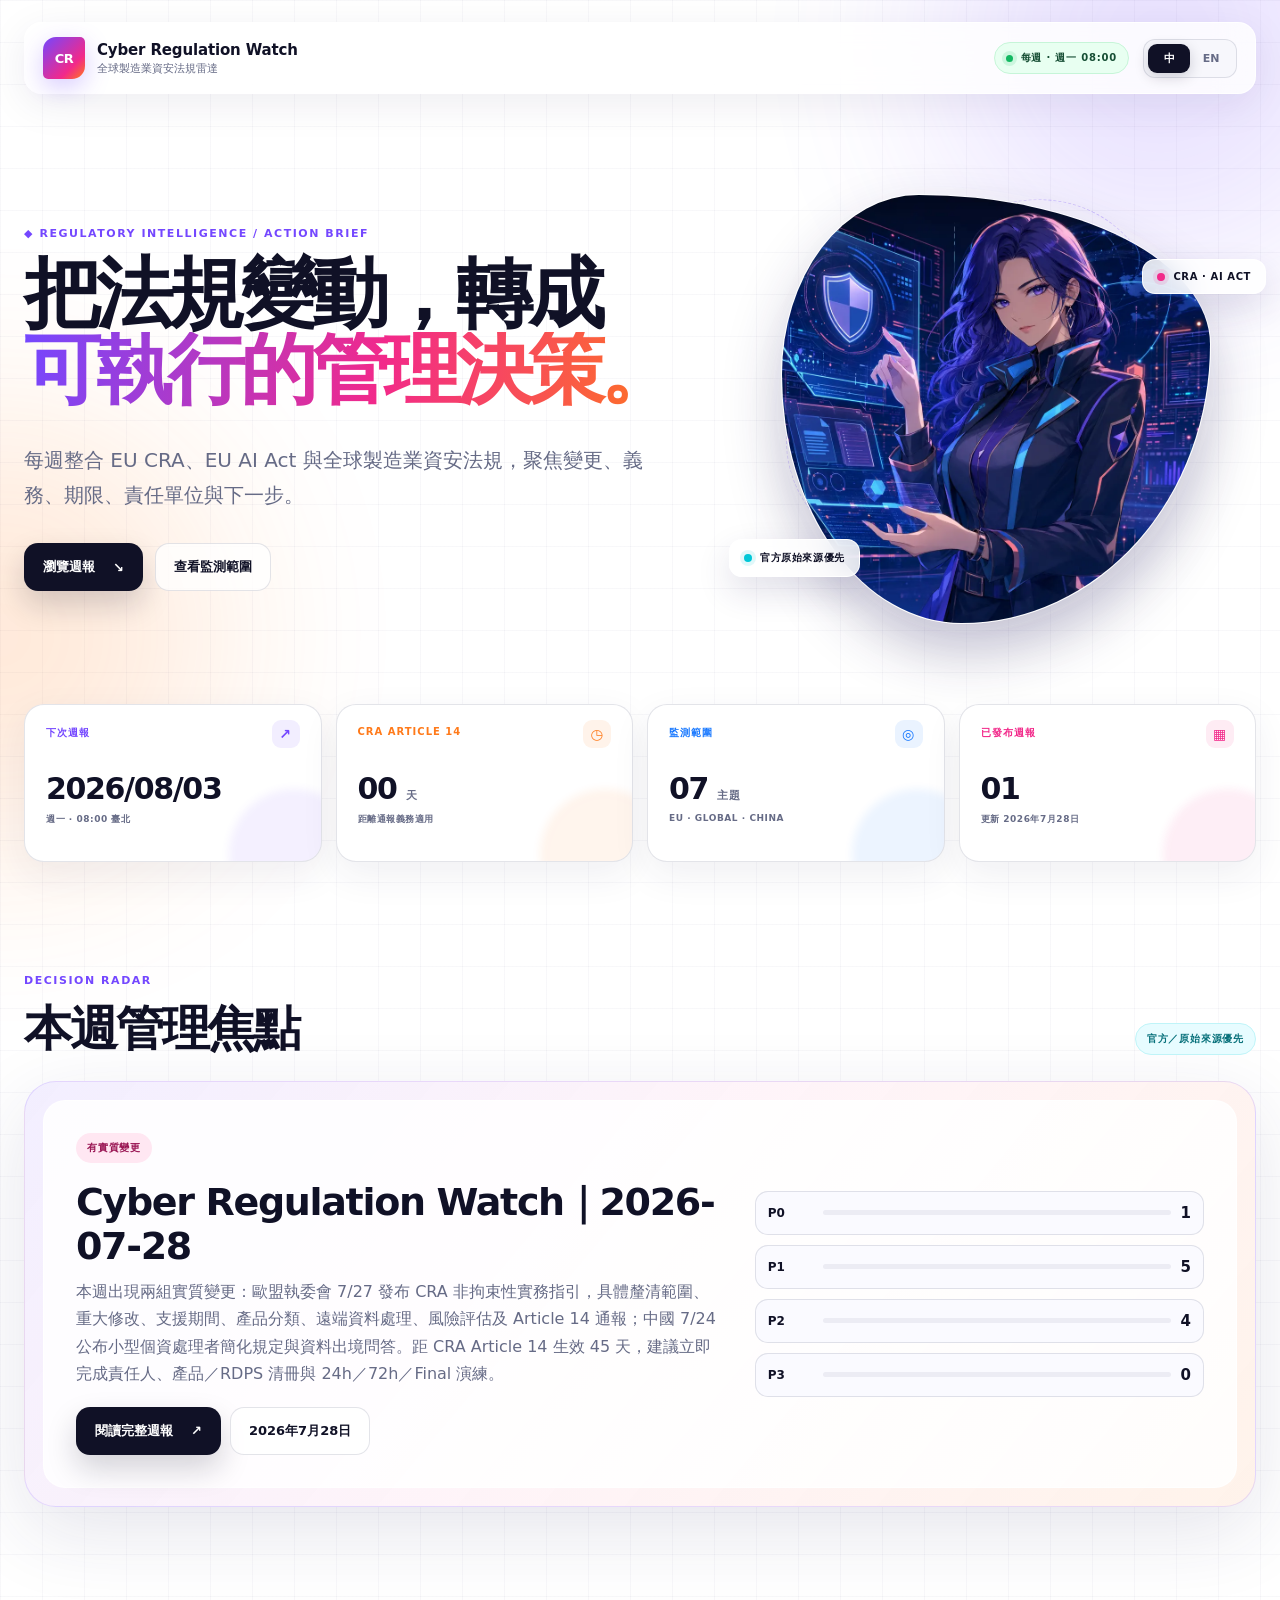
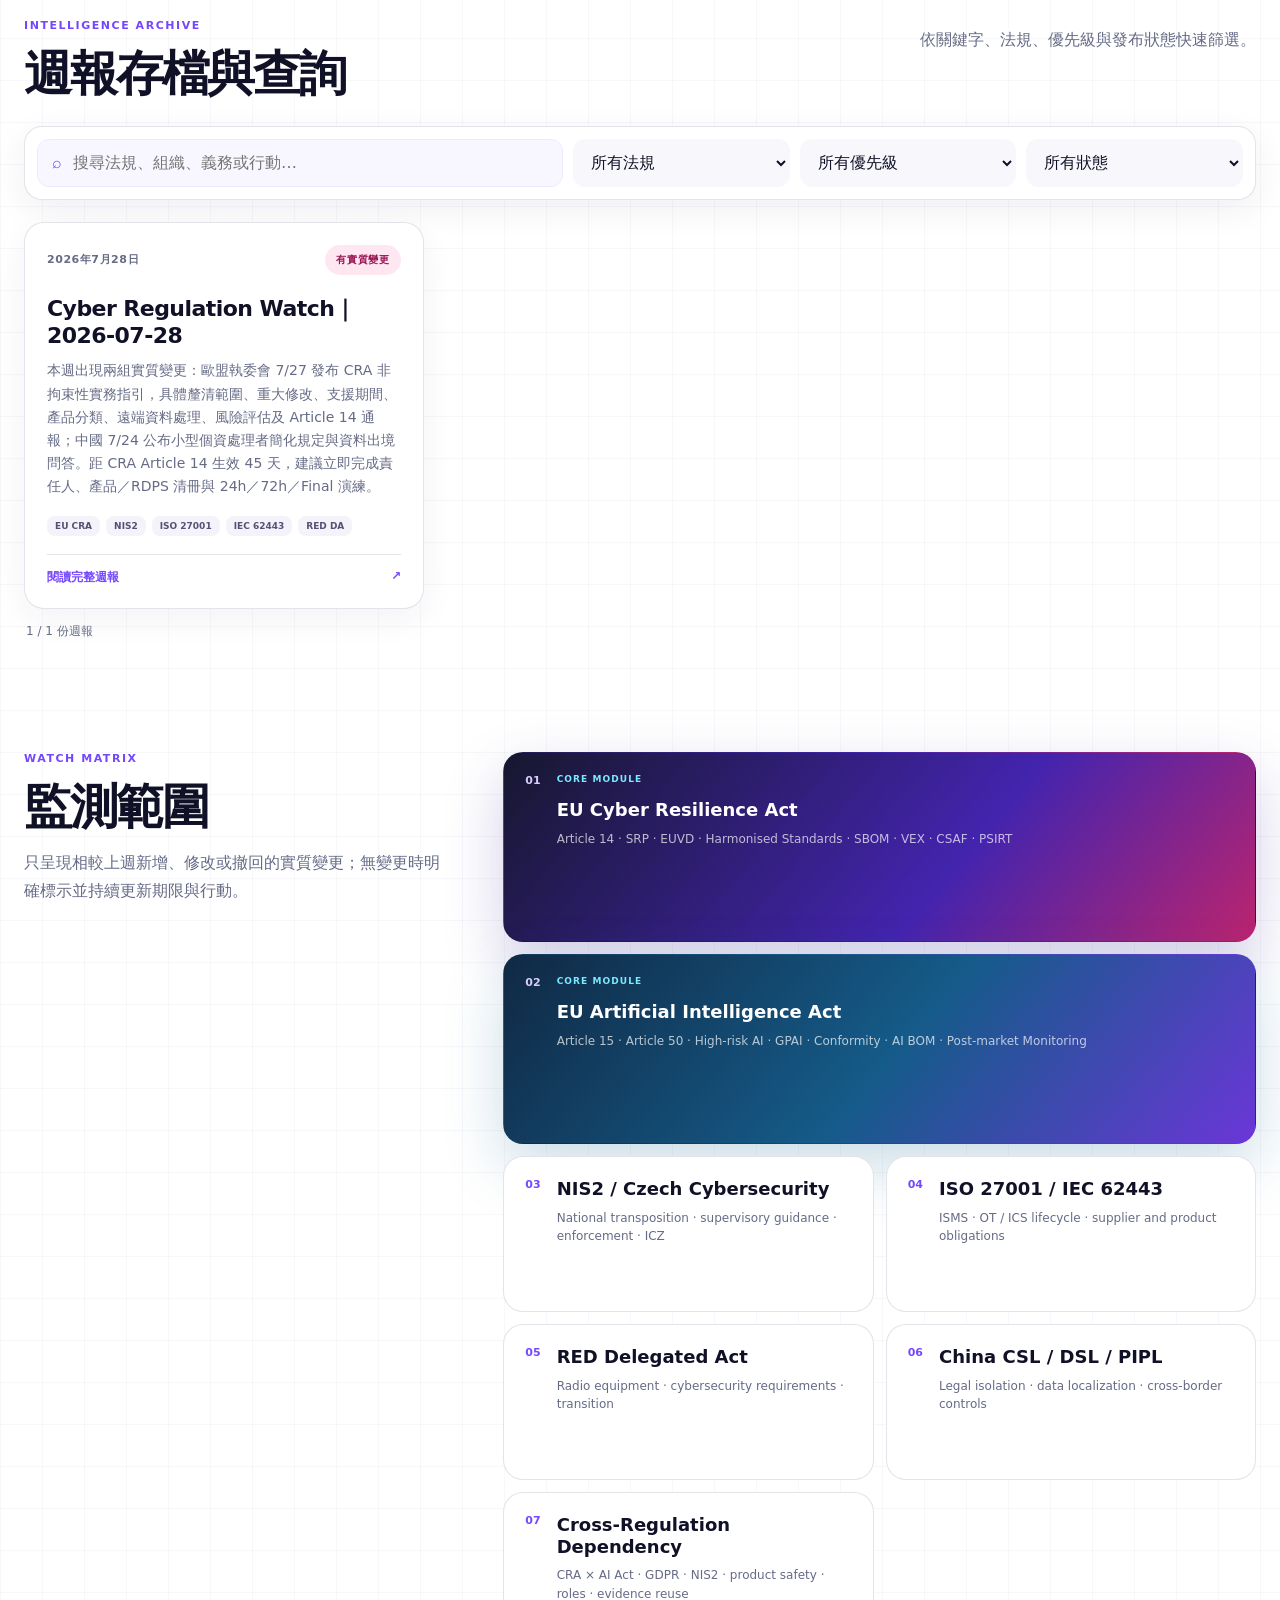
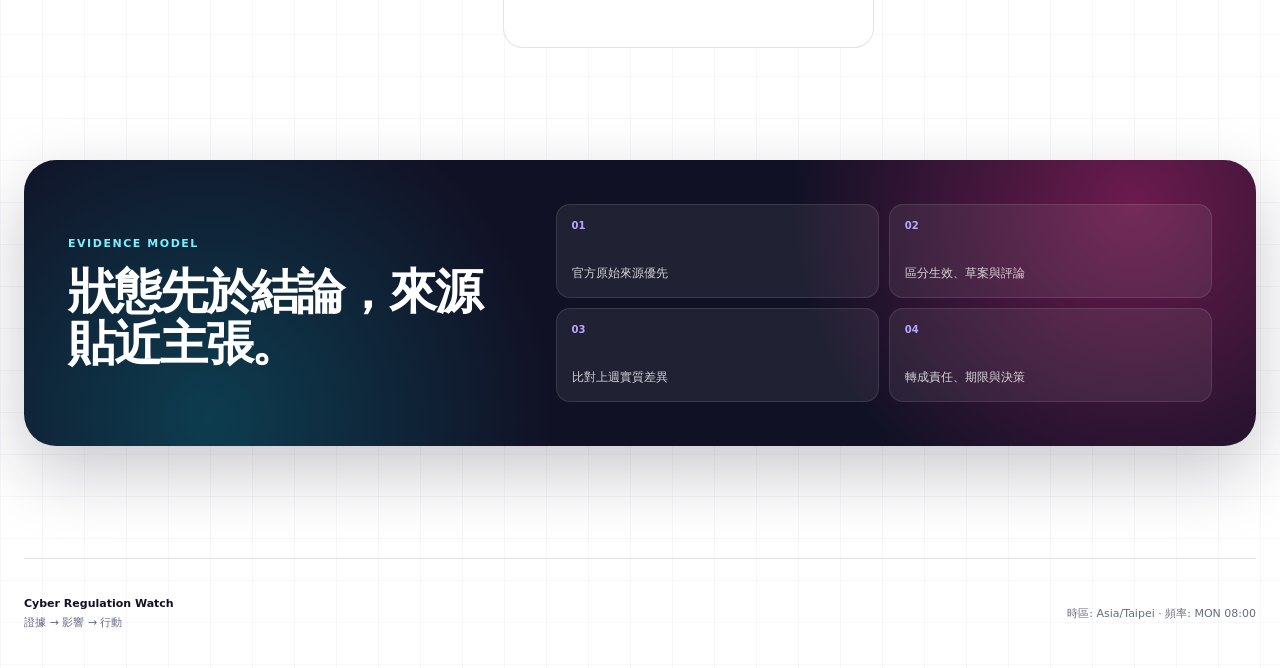
==== commit 2f1d1d5a: "Integrate EU AI Act into regulatory watch" ====
--- a/index.html
+++ b/index.html
@@ -3,7 +3,7 @@
   <head>
     <meta charset="utf-8">
     <meta name="viewport" content="width=device-width, initial-scale=1">
-    <meta name="description" content="Cyber Regulation Watch — 全球製造業資安法規週報與行動儀表板">
+    <meta name="description" content="Cyber Regulation Watch — EU CRA、EU AI Act 與全球製造業資安法規週報及行動儀表板">
     <meta name="theme-color" content="#ffffff">
     <meta http-equiv="Content-Security-Policy" content="default-src 'self'; script-src 'self'; style-src 'self'; img-src 'self' data:; connect-src 'self'; object-src 'none'; base-uri 'self'; form-action 'none'">
     <title>Cyber Regulation Watch</title>
@@ -47,7 +47,7 @@
             <span class="gradient-text" data-i18n="heroLine2">可執行的管理決策。</span>
           </h1>
           <p class="hero-lede" data-i18n="heroLede">
-            每週整合 EU CRA 與全球製造業資安法規，聚焦變更、義務、期限、責任單位與下一步。
+            每週整合 EU CRA、EU AI Act 與全球製造業資安法規，聚焦變更、義務、期限、責任單位與下一步。
           </p>
           <div class="hero-actions">
             <a class="button button-primary" href="#reports">
@@ -64,7 +64,7 @@
           <img src="assets/cyber-guardian.webp" alt="" width="480" height="480" fetchpriority="high">
           <div class="signal-card signal-top">
             <span class="signal-dot p0"></span>
-            <span>CRA · ARTICLE 14</span>
+            <span>CRA · AI ACT</span>
           </div>
           <div class="signal-card signal-bottom">
             <span class="signal-dot verified"></span>
@@ -97,7 +97,7 @@
             <span data-i18n="monitoringScope">MONITORING SCOPE</span>
             <span class="metric-icon" aria-hidden="true">◎</span>
           </div>
-          <strong>06 <em data-i18n="domains">DOMAINS</em></strong>
+          <strong>07 <em data-i18n="domains">DOMAINS</em></strong>
           <small>EU · GLOBAL · CHINA</small>
         </article>
 
@@ -126,7 +126,7 @@
               <span class="status-label status-scheduled" data-i18n="scheduled">SCHEDULED</span>
               <h3 data-i18n="firstBriefTitle">首份整合週報將於 2026/08/03 08:00 發布</h3>
               <p data-i18n="firstBriefText">
-                現有 Cyber Regulation Watch 已整合 EU CRA 專版模組；完成後將自動歸檔至此。
+                現有 Cyber Regulation Watch 已整合 EU CRA 與 EU AI Act 專版模組；完成後將自動歸檔至此。
               </p>
             </div>
             <div class="launch-grid" aria-label="Initial monitoring configuration">
@@ -160,6 +160,7 @@
             <select id="scope-filter">
               <option value="" data-i18n="allScopes">所有法規</option>
               <option value="EU CRA">EU CRA</option>
+              <option value="EU AI Act">EU AI Act</option>
               <option value="NIS2">NIS2</option>
               <option value="ISO 27001">ISO 27001</option>
               <option value="IEC 62443">IEC 62443</option>
@@ -209,17 +210,21 @@
               <p>Article 14 · SRP · EUVD · Harmonised Standards · SBOM · VEX · CSAF · PSIRT</p>
             </div>
           </article>
-          <article class="scope-card">
+          <article class="scope-card scope-featured scope-ai">
             <span class="scope-number">02</span>
-            <div><h3>NIS2</h3><p>National transposition · supervisory guidance · enforcement</p></div>
+            <div>
+              <span class="scope-kicker">CORE MODULE</span>
+              <h3>EU Artificial Intelligence Act</h3>
+              <p>Article 15 · Article 50 · High-risk AI · GPAI · Conformity · AI BOM · Post-market Monitoring</p>
+            </div>
           </article>
           <article class="scope-card">
             <span class="scope-number">03</span>
-            <div><h3>ISO 27001:2022</h3><p>Revisions · interpretations · certification impact</p></div>
+            <div><h3>NIS2 / Czech Cybersecurity</h3><p>National transposition · supervisory guidance · enforcement · ICZ</p></div>
           </article>
           <article class="scope-card">
             <span class="scope-number">04</span>
-            <div><h3>IEC 62443</h3><p>OT / ICS standards · lifecycle · supplier obligations</p></div>
+            <div><h3>ISO 27001 / IEC 62443</h3><p>ISMS · OT / ICS lifecycle · supplier and product obligations</p></div>
           </article>
           <article class="scope-card">
             <span class="scope-number">05</span>
@@ -228,6 +233,10 @@
           <article class="scope-card">
             <span class="scope-number">06</span>
             <div><h3>China CSL / DSL / PIPL</h3><p>Legal isolation · data localization · cross-border controls</p></div>
+          </article>
+          <article class="scope-card">
+            <span class="scope-number">07</span>
+            <div><h3>Cross-Regulation Dependency</h3><p>CRA × AI Act · GDPR · NIS2 · product safety · roles · evidence reuse</p></div>
           </article>
         </div>
       </section>
--- a/assets/styles.css
+++ b/assets/styles.css
@@ -886,6 +886,11 @@
   color: rgba(255, 255, 255, 0.7);
 }
 
+.scope-featured.scope-ai {
+  background: linear-gradient(130deg, #102944, #155b89 52%, #6b36d8);
+  box-shadow: 0 22px 60px rgba(19, 98, 143, 0.22);
+}
+
 .scope-kicker {
   display: block;
   margin-bottom: 15px;
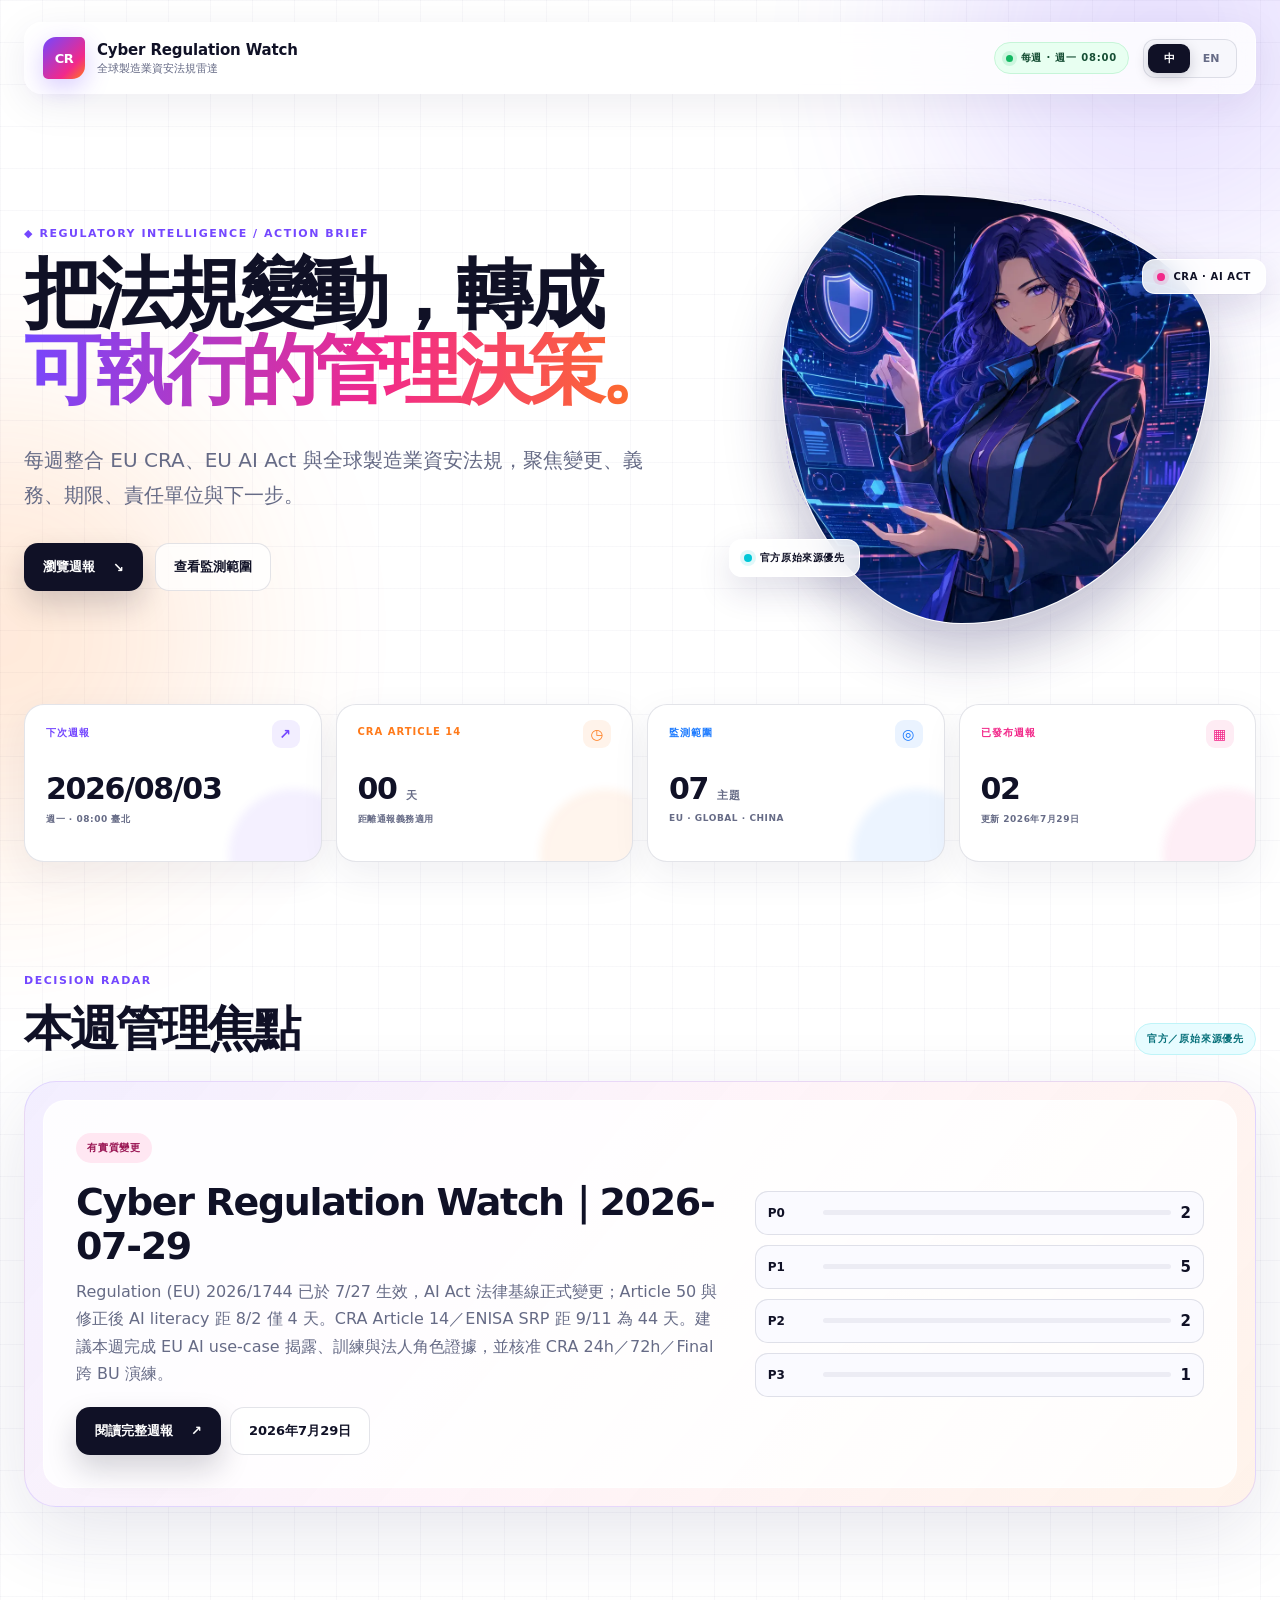
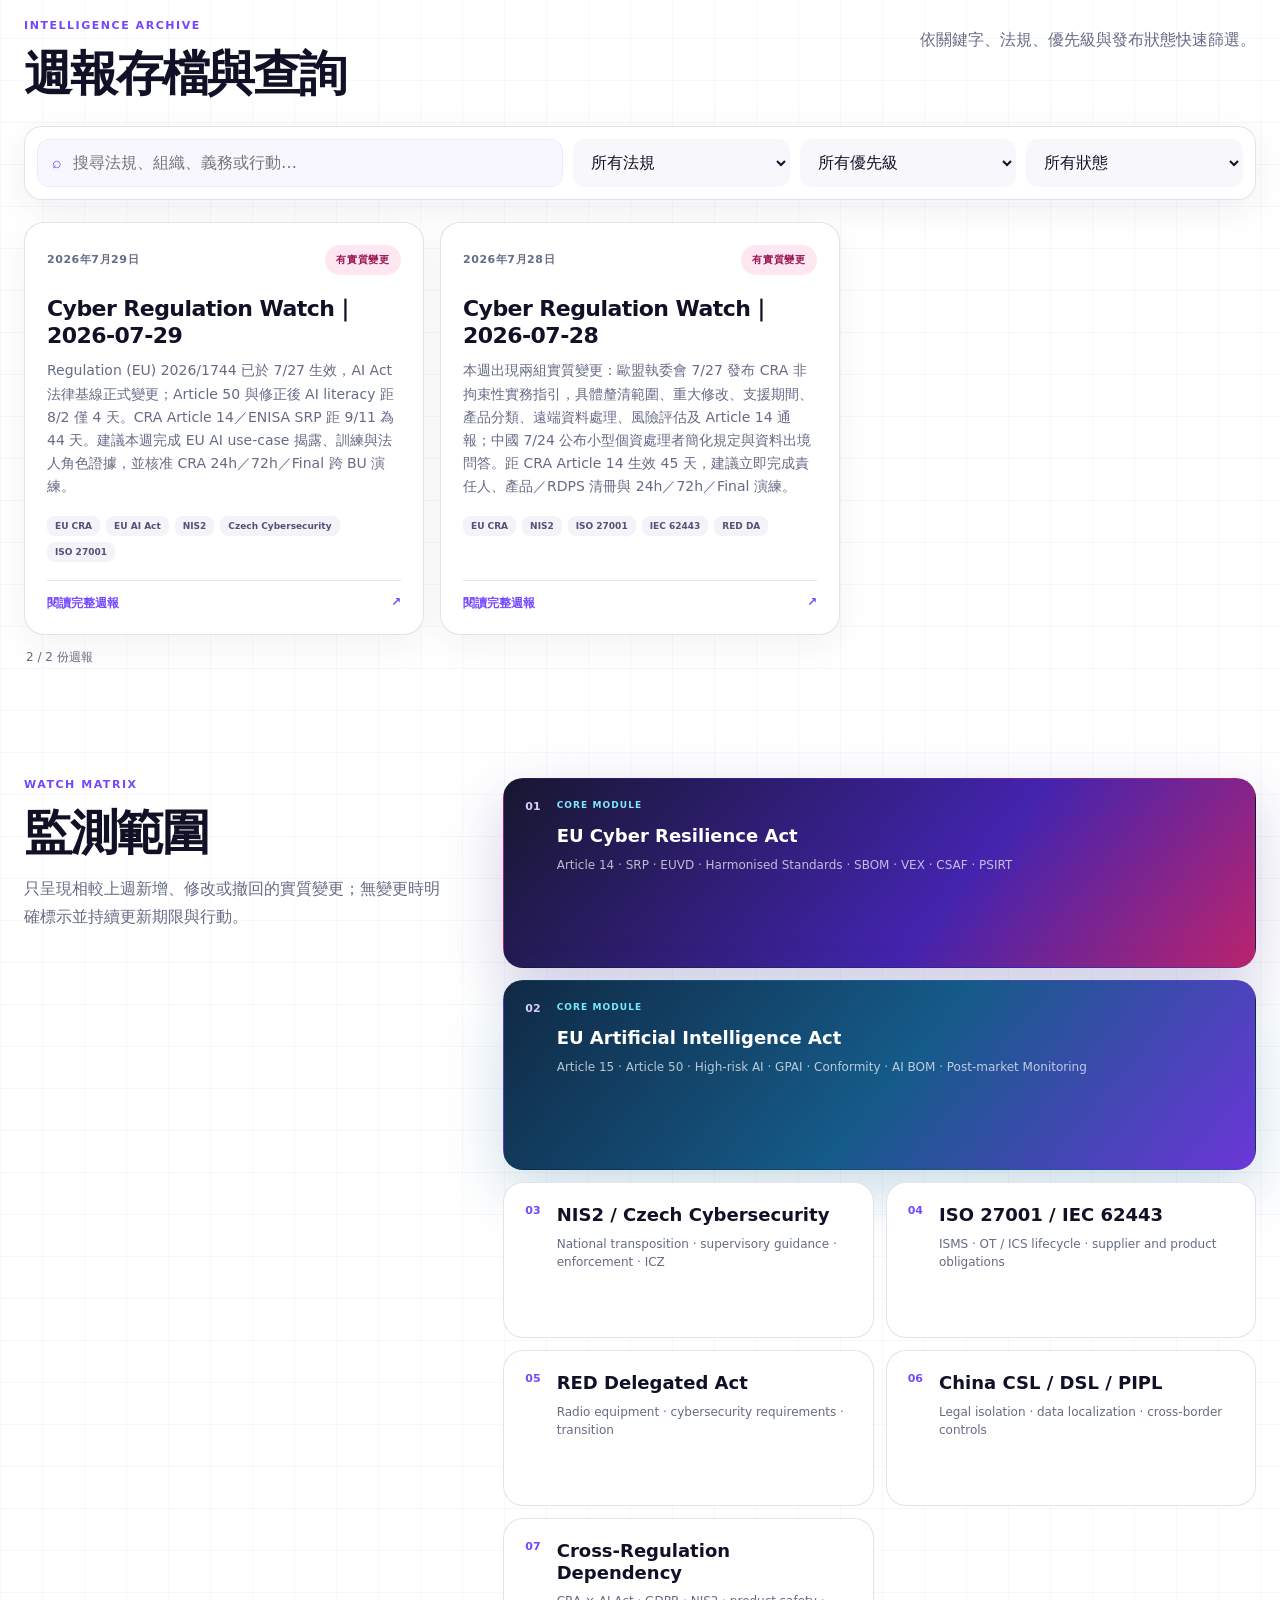
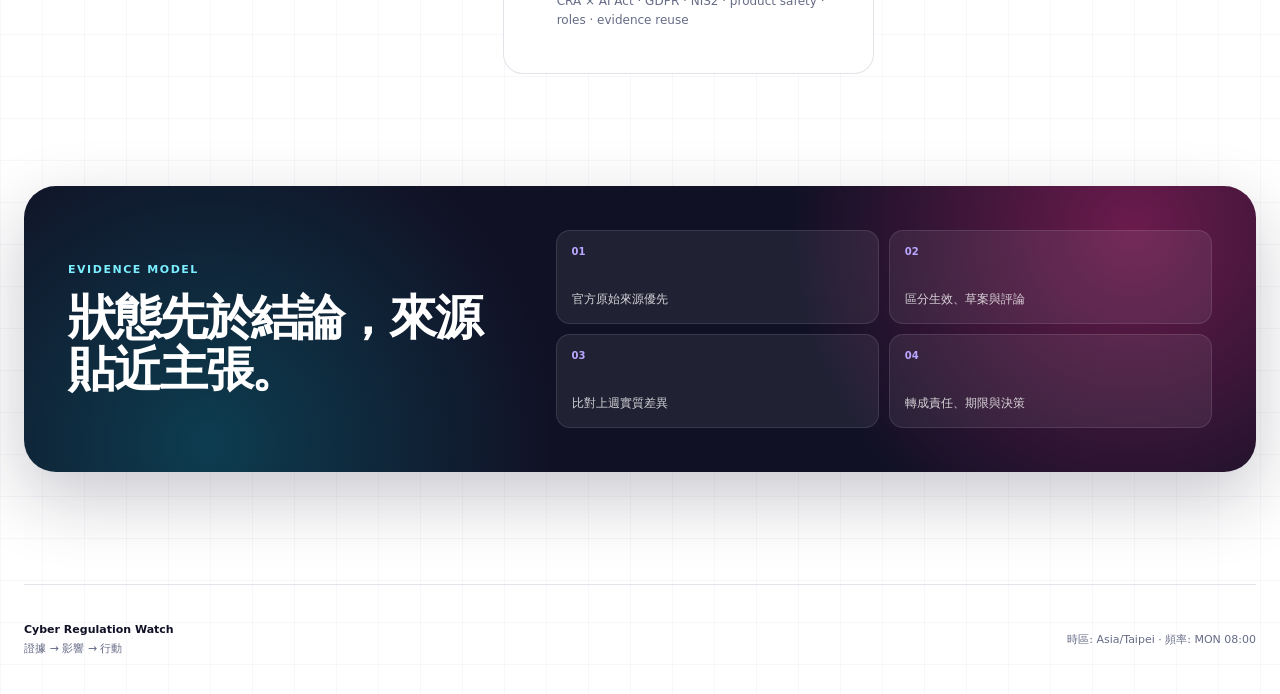
==== commit 6707171f: "Design dedicated mobile experience" ====
--- a/index.html
+++ b/index.html
@@ -39,7 +39,7 @@
     </header>
 
     <main id="main">
-      <section class="hero shell">
+      <section id="home" class="hero shell">
         <div class="hero-copy">
           <p class="eyebrow"><span aria-hidden="true">◆</span> <span data-i18n="eyebrow">REGULATORY INTELLIGENCE / ACTION BRIEF</span></p>
           <h1>
@@ -111,7 +111,7 @@
         </article>
       </section>
 
-      <section class="latest shell" aria-labelledby="latest-title">
+      <section id="latest" class="latest shell" aria-labelledby="latest-title">
         <div class="section-heading">
           <div>
             <p class="eyebrow" data-i18n="decisionRadar">DECISION RADAR</p>
@@ -257,6 +257,14 @@
       </section>
     </main>
 
+
+    <nav class="mobile-dock" aria-label="Mobile navigation">
+      <a href="#home" data-mobile-target="home" class="is-active"><span aria-hidden="true">⌂</span><small data-i18n="navHome">首頁</small></a>
+      <a href="#latest" data-mobile-target="latest"><span aria-hidden="true">◆</span><small data-i18n="navFocus">焦點</small></a>
+      <a href="#reports" data-mobile-target="reports"><span aria-hidden="true">▦</span><small data-i18n="navArchive">週報</small></a>
+      <a href="#coverage" data-mobile-target="coverage"><span aria-hidden="true">◎</span><small data-i18n="navScope">範圍</small></a>
+    </nav>
+
     <footer class="site-footer shell">
       <div>
         <strong>Cyber Regulation Watch</strong>
--- a/assets/styles.css
+++ b/assets/styles.css
@@ -1435,6 +1435,604 @@
   }
 }
 
+
+.mobile-dock,
+.report-mobile-tools,
+.toc-backdrop,
+.reading-progress {
+  display: none;
+}
+
+@media (max-width: 760px) {
+  html {
+    scroll-padding-top: 92px;
+  }
+
+  body {
+    padding-bottom: calc(78px + env(safe-area-inset-bottom));
+    background:
+      radial-gradient(circle at 95% 7%, rgba(242, 41, 138, 0.10), transparent 24%),
+      radial-gradient(circle at 5% 22%, rgba(0, 199, 215, 0.10), transparent 25%),
+      var(--bg);
+  }
+
+  .ambient {
+    opacity: 0.35;
+  }
+
+  .site-header {
+    position: sticky;
+    top: 8px;
+    width: calc(100% - 20px);
+    margin: 8px auto 0;
+    padding: 9px 10px;
+    border-radius: 16px;
+    box-shadow: 0 10px 34px rgba(34, 31, 80, 0.12);
+  }
+
+  .brand {
+    gap: 9px;
+    min-width: 0;
+  }
+
+  .brand-mark {
+    width: 38px;
+    height: 38px;
+    flex: 0 0 38px;
+    border-radius: 12px 5px 12px 5px;
+  }
+
+  .brand strong {
+    max-width: 156px;
+    overflow: hidden;
+    font-size: 12px;
+    text-overflow: ellipsis;
+    white-space: nowrap;
+  }
+
+  .language-switch button {
+    min-width: 36px;
+    padding: 7px 6px;
+  }
+
+  .hero {
+    gap: 20px;
+    padding-top: 38px;
+    padding-bottom: 26px;
+  }
+
+  .hero-copy {
+    text-align: left;
+  }
+
+  .hero .eyebrow {
+    margin-bottom: 12px;
+    font-size: 9px;
+  }
+
+  .hero h1 {
+    font-size: clamp(38px, 11.5vw, 52px);
+    line-height: 1.02;
+    letter-spacing: -0.055em;
+  }
+
+  .hero-lede {
+    margin: 18px 0 0;
+    font-size: 15px;
+    line-height: 1.68;
+  }
+
+  .hero-actions {
+    display: grid;
+    grid-template-columns: 1.1fr 0.9fr;
+    gap: 9px;
+    margin-top: 22px;
+  }
+
+  .hero-actions .button {
+    min-height: 48px;
+    padding-inline: 12px;
+    gap: 8px;
+    font-size: 12px;
+  }
+
+  .hero-visual {
+    min-height: 255px;
+    overflow: hidden;
+    border-radius: 26px;
+    background: linear-gradient(145deg, rgba(116, 71, 255, 0.08), rgba(0, 199, 215, 0.07));
+  }
+
+  .hero-visual::before {
+    width: 230px;
+    height: 230px;
+  }
+
+  .hero-visual img {
+    width: 245px;
+    border-radius: 28% 72% 58% 42% / 42% 35% 65% 58%;
+  }
+
+  .orbit-one {
+    width: 270px;
+    height: 190px;
+  }
+
+  .orbit-two {
+    width: 190px;
+    height: 270px;
+  }
+
+  .signal-card {
+    padding: 8px 10px;
+    font-size: 8px;
+  }
+
+  .signal-top {
+    top: 22px;
+    right: 8px;
+  }
+
+  .signal-bottom {
+    bottom: 18px;
+    left: 8px;
+  }
+
+  .metrics {
+    width: 100%;
+    display: flex;
+    gap: 11px;
+    padding: 2px 14px 14px;
+    overflow-x: auto;
+    scroll-snap-type: x mandatory;
+    scrollbar-width: none;
+  }
+
+  .metrics::-webkit-scrollbar,
+  .coverage-grid::-webkit-scrollbar,
+  .filter-bar::-webkit-scrollbar {
+    display: none;
+  }
+
+  .metric-card {
+    flex: 0 0 min(78vw, 290px);
+    min-height: 138px;
+    padding: 18px;
+    scroll-snap-align: center;
+  }
+
+  .metric-card strong {
+    margin-top: 20px;
+    font-size: 28px;
+  }
+
+  .latest,
+  .archive,
+  .coverage,
+  .method {
+    padding-top: 62px;
+  }
+
+  .section-heading h2,
+  .coverage-intro h2,
+  .method-card h2 {
+    font-size: 32px;
+  }
+
+  .section-note {
+    margin-top: 10px;
+    font-size: 13px;
+  }
+
+  .latest-panel {
+    min-height: 0;
+    padding: 8px;
+    border-radius: 22px;
+  }
+
+  .launch-state,
+  .latest-report {
+    min-height: 0;
+    gap: 22px;
+    padding: 20px;
+    border-radius: 17px;
+  }
+
+  .launch-state h3,
+  .latest-report h3 {
+    margin-top: 14px;
+    font-size: 25px;
+  }
+
+  .latest-report p {
+    display: -webkit-box;
+    overflow: hidden;
+    -webkit-box-orient: vertical;
+    -webkit-line-clamp: 5;
+    font-size: 14px;
+  }
+
+  .priority-stat {
+    grid-template-columns: 38px 1fr auto;
+    padding: 10px;
+  }
+
+  .filter-bar {
+    display: flex;
+    flex-wrap: wrap;
+    gap: 9px;
+    padding: 10px;
+    overflow-x: auto;
+    border-radius: 16px;
+  }
+
+  .filter-bar .search-field {
+    flex: 1 0 100%;
+  }
+
+  .filter-bar label:not(.search-field) {
+    flex: 0 0 170px;
+  }
+
+  .filter-bar input,
+  .filter-bar select {
+    min-height: 46px;
+    font-size: 16px;
+  }
+
+  .report-grid {
+    gap: 14px;
+  }
+
+  .report-card {
+    border-radius: 19px;
+  }
+
+  .coverage-grid {
+    width: calc(100vw - 14px);
+    display: flex;
+    gap: 12px;
+    margin-left: -1px;
+    padding: 2px 14px 14px 0;
+    overflow-x: auto;
+    scroll-snap-type: x mandatory;
+  }
+
+  .scope-card,
+  .scope-featured {
+    flex: 0 0 min(84vw, 330px);
+    min-height: 210px;
+    scroll-snap-align: start;
+  }
+
+  .method-card {
+    gap: 24px;
+    padding: 24px 20px;
+    border-radius: 22px;
+  }
+
+  .method-steps {
+    grid-template-columns: 1fr 1fr;
+    gap: 9px;
+  }
+
+  .method-steps span {
+    min-height: 106px;
+    padding: 13px;
+  }
+
+  .site-footer {
+    padding-bottom: 28px;
+  }
+
+  .mobile-dock {
+    position: fixed;
+    z-index: 80;
+    right: 10px;
+    bottom: calc(8px + env(safe-area-inset-bottom));
+    left: 10px;
+    min-height: 64px;
+    display: grid;
+    grid-template-columns: repeat(4, 1fr);
+    padding: 7px;
+    background: rgba(18, 18, 40, 0.92);
+    border: 1px solid rgba(255, 255, 255, 0.16);
+    border-radius: 20px;
+    box-shadow: 0 18px 50px rgba(10, 9, 30, 0.32);
+    backdrop-filter: blur(20px);
+  }
+
+  .mobile-dock a {
+    position: relative;
+    min-width: 0;
+    display: grid;
+    place-items: center;
+    gap: 2px;
+    padding: 7px 4px;
+    color: rgba(255, 255, 255, 0.58);
+    border-radius: 14px;
+    text-decoration: none;
+  }
+
+  .mobile-dock a span {
+    font-size: 18px;
+    line-height: 1;
+  }
+
+  .mobile-dock a small {
+    font-size: 9px;
+    font-weight: 800;
+  }
+
+  .mobile-dock a.is-active {
+    color: #fff;
+    background: linear-gradient(135deg, rgba(116, 71, 255, 0.82), rgba(242, 41, 138, 0.78));
+  }
+
+  .report-page {
+    padding-bottom: calc(24px + env(safe-area-inset-bottom));
+  }
+
+  .report-page .site-header {
+    position: sticky;
+  }
+
+  .report-header .brand small {
+    display: none;
+  }
+
+  .report-header .button {
+    width: 42px;
+    min-height: 42px;
+    color: var(--ink);
+    font-size: 0;
+  }
+
+  .report-header .button::before {
+    content: "←";
+    font-size: 18px;
+  }
+
+  .reading-progress {
+    position: fixed;
+    z-index: 100;
+    top: 0;
+    left: 0;
+    width: 0;
+    height: 3px;
+    display: block;
+    background: linear-gradient(90deg, var(--violet), var(--pink), var(--orange));
+  }
+
+  .report-shell {
+    width: calc(100% - 20px);
+    margin: 18px auto 44px;
+  }
+
+  .report-hero {
+    min-height: 0;
+    padding: 24px 20px;
+    border-radius: 22px;
+  }
+
+  .report-hero h1 {
+    margin-block: 10px;
+    font-size: 31px;
+  }
+
+  .report-hero p:last-child {
+    display: -webkit-box;
+    overflow: hidden;
+    font-size: 13px;
+    -webkit-box-orient: vertical;
+    -webkit-line-clamp: 5;
+  }
+
+  .report-mobile-tools {
+    position: sticky;
+    z-index: 35;
+    top: 68px;
+    display: grid;
+    grid-template-columns: 1fr 1fr;
+    gap: 8px;
+    margin-top: 12px;
+    padding: 7px;
+    background: rgba(255, 255, 255, 0.88);
+    border: 1px solid var(--line);
+    border-radius: 15px;
+    box-shadow: 0 8px 28px rgba(34, 31, 80, 0.10);
+    backdrop-filter: blur(18px);
+  }
+
+  .report-mobile-tools a,
+  .report-mobile-tools button {
+    min-height: 42px;
+    display: inline-grid;
+    place-items: center;
+    color: var(--ink);
+    background: #f5f3ff;
+    border: 0;
+    border-radius: 11px;
+    font: inherit;
+    font-size: 12px;
+    font-weight: 850;
+    text-decoration: none;
+  }
+
+  .report-mobile-tools button {
+    color: #fff;
+    background: var(--ink);
+  }
+
+  .report-layout {
+    margin-top: 12px;
+  }
+
+  .report-sidebar {
+    gap: 0;
+  }
+
+  .meta-card {
+    display: grid;
+    grid-template-columns: 1fr 1fr;
+    gap: 0 14px;
+    padding: 13px 16px;
+    border-radius: 18px;
+  }
+
+  .meta-row {
+    min-width: 0;
+  }
+
+  .meta-row strong {
+    overflow-wrap: anywhere;
+  }
+
+  .meta-row:nth-child(4) {
+    grid-column: 1 / -1;
+  }
+
+  .toc {
+    position: fixed;
+    z-index: 92;
+    right: 10px;
+    bottom: calc(10px + env(safe-area-inset-bottom));
+    left: 10px;
+    max-height: min(72vh, 620px);
+    display: block;
+    padding: 24px 20px 30px;
+    overflow-y: auto;
+    border-radius: 24px;
+    transform: translateY(calc(100% + 28px));
+    transition: transform 220ms ease;
+  }
+
+  .toc::before {
+    content: "本期章節 · CONTENTS";
+    position: sticky;
+    top: -24px;
+    margin: -24px -20px 12px;
+    padding: 20px;
+    background: #fff;
+    border-bottom: 1px solid var(--line);
+  }
+
+  .toc a {
+    padding: 11px 4px;
+    border-bottom: 1px solid var(--line);
+    font-size: 13px;
+  }
+
+  .toc a.level-3 {
+    padding-left: 17px;
+    font-size: 12px;
+  }
+
+  .toc-backdrop {
+    position: fixed;
+    z-index: 90;
+    inset: 0;
+    display: block;
+    pointer-events: none;
+    background: rgba(10, 9, 30, 0);
+    transition: background 180ms ease;
+  }
+
+  .toc-open {
+    overflow: hidden;
+  }
+
+  .toc-open .toc {
+    transform: translateY(0);
+  }
+
+  .toc-open .toc-backdrop {
+    pointer-events: auto;
+    background: rgba(10, 9, 30, 0.48);
+  }
+
+  .prose {
+    min-height: 0;
+    padding: 22px 18px 32px;
+    border-radius: 20px;
+    font-size: 15px;
+    line-height: 1.76;
+  }
+
+  .prose h1 {
+    font-size: 29px;
+  }
+
+  .prose h2 {
+    margin-top: 46px;
+    padding-top: 16px;
+    font-size: 25px;
+  }
+
+  .prose h3 {
+    margin-top: 30px;
+    font-size: 19px;
+  }
+
+  .prose blockquote {
+    margin-inline: 0;
+    padding: 16px;
+  }
+
+  .table-wrap {
+    overflow: visible;
+    border: 0;
+    border-radius: 0;
+  }
+
+  .prose table,
+  .prose thead,
+  .prose tbody,
+  .prose tr,
+  .prose td {
+    display: block;
+    width: 100%;
+    min-width: 0;
+  }
+
+  .prose thead {
+    display: none;
+  }
+
+  .prose tr {
+    margin-bottom: 14px;
+    overflow: hidden;
+    background: #fff;
+    border: 1px solid var(--line);
+    border-radius: 15px;
+    box-shadow: 0 8px 24px rgba(44, 40, 91, 0.06);
+  }
+
+  .prose td {
+    display: grid;
+    grid-template-columns: minmax(92px, 38%) 1fr;
+    gap: 12px;
+    padding: 11px 12px;
+    border-bottom: 1px solid var(--line);
+    overflow-wrap: anywhere;
+    font-size: 12px;
+  }
+
+  .prose td::before {
+    content: attr(data-label);
+    color: var(--violet);
+    font-size: 9px;
+    font-weight: 900;
+    letter-spacing: 0.04em;
+    text-transform: uppercase;
+  }
+
+  .prose tr:last-child td,
+  .prose td:last-child {
+    border-bottom: 0;
+  }
+}
+
 @media (prefers-reduced-motion: reduce) {
   *,
   *::before,
@@ -1445,3 +2043,4 @@
     transition-duration: 0.01ms !important;
   }
 }
+
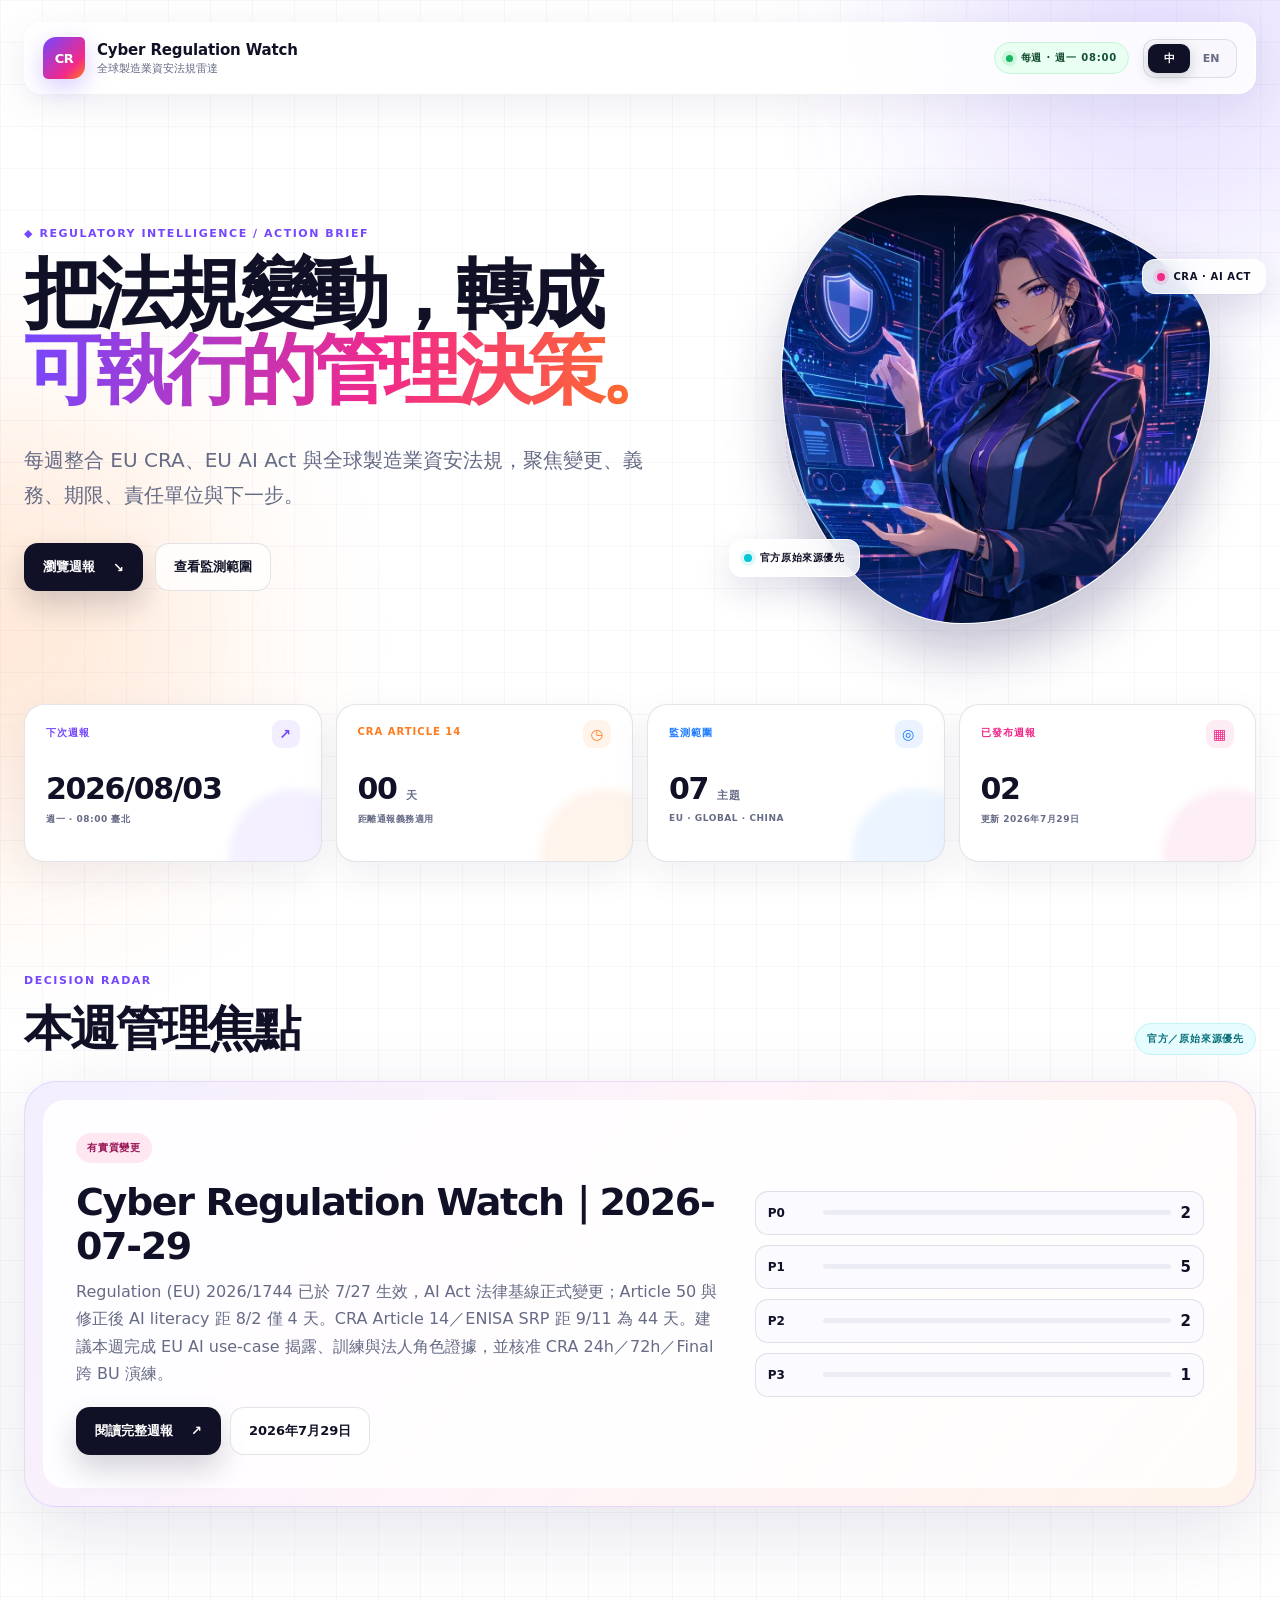
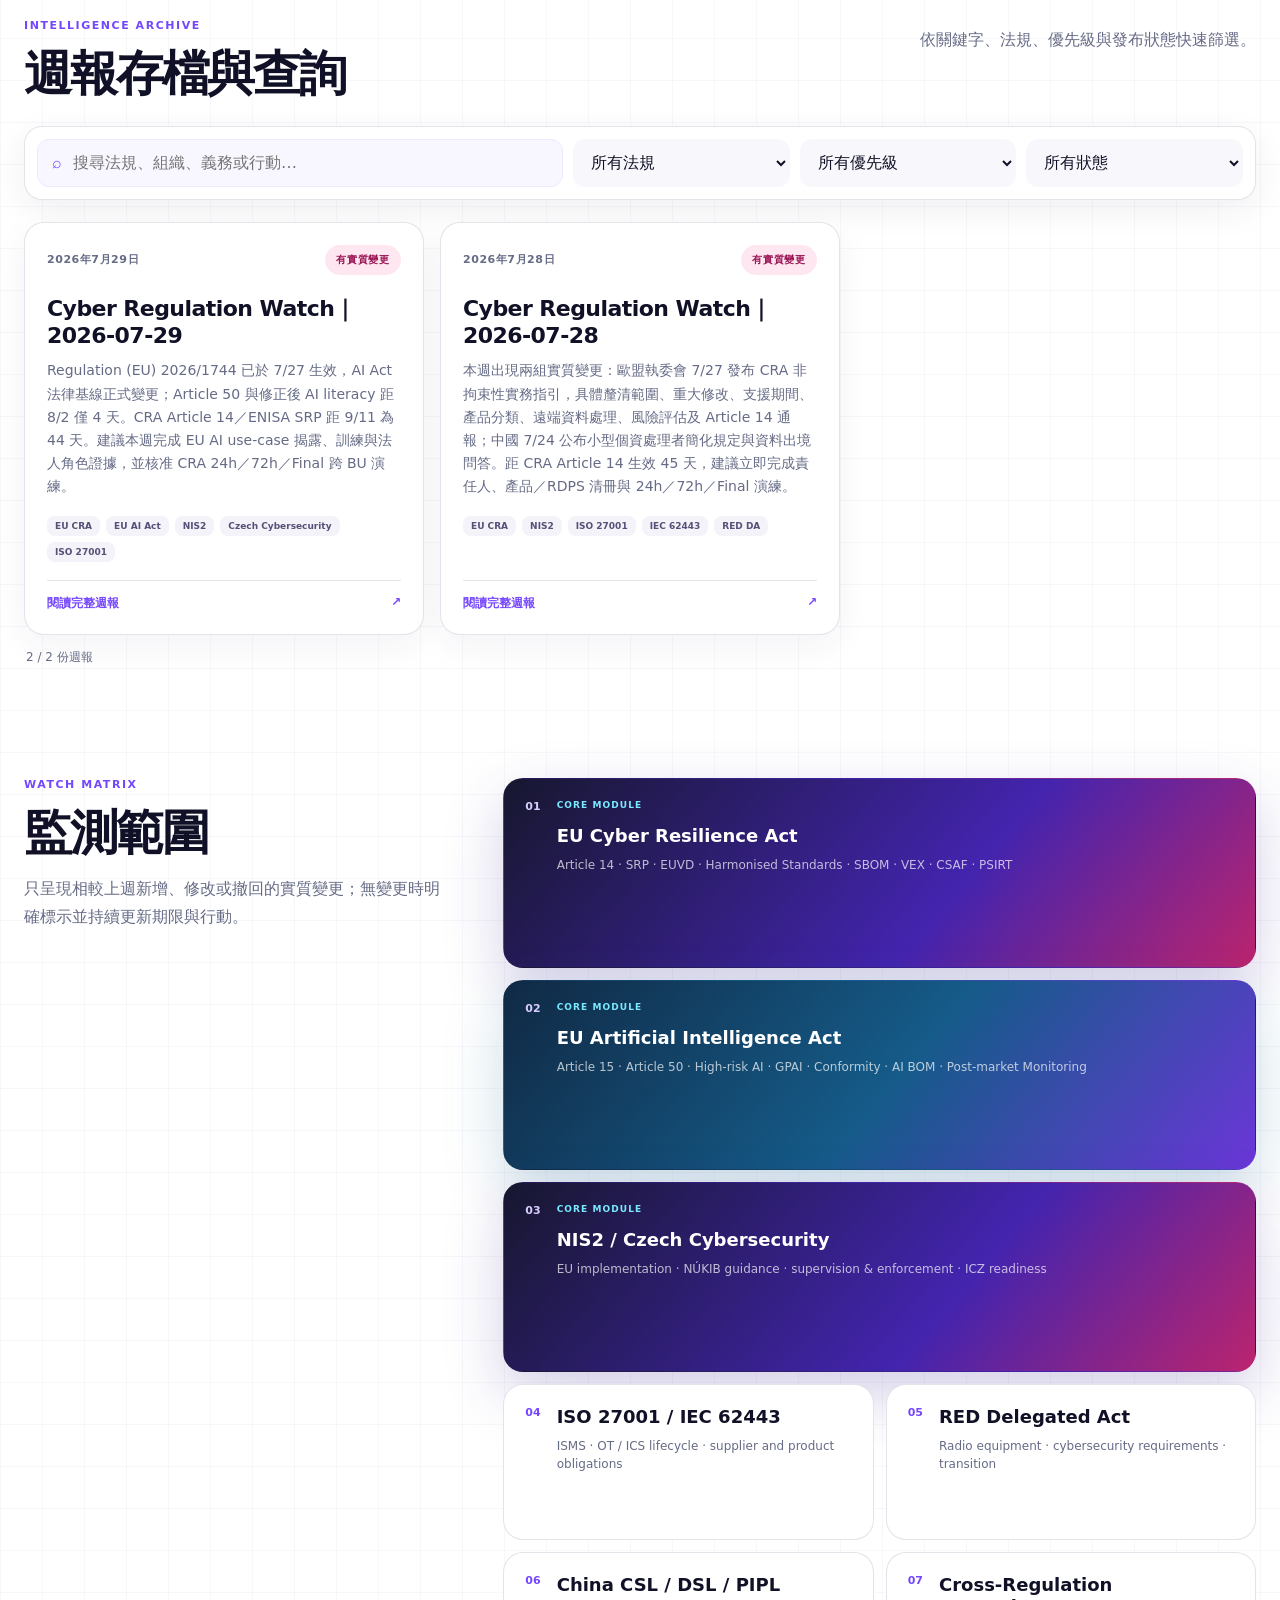
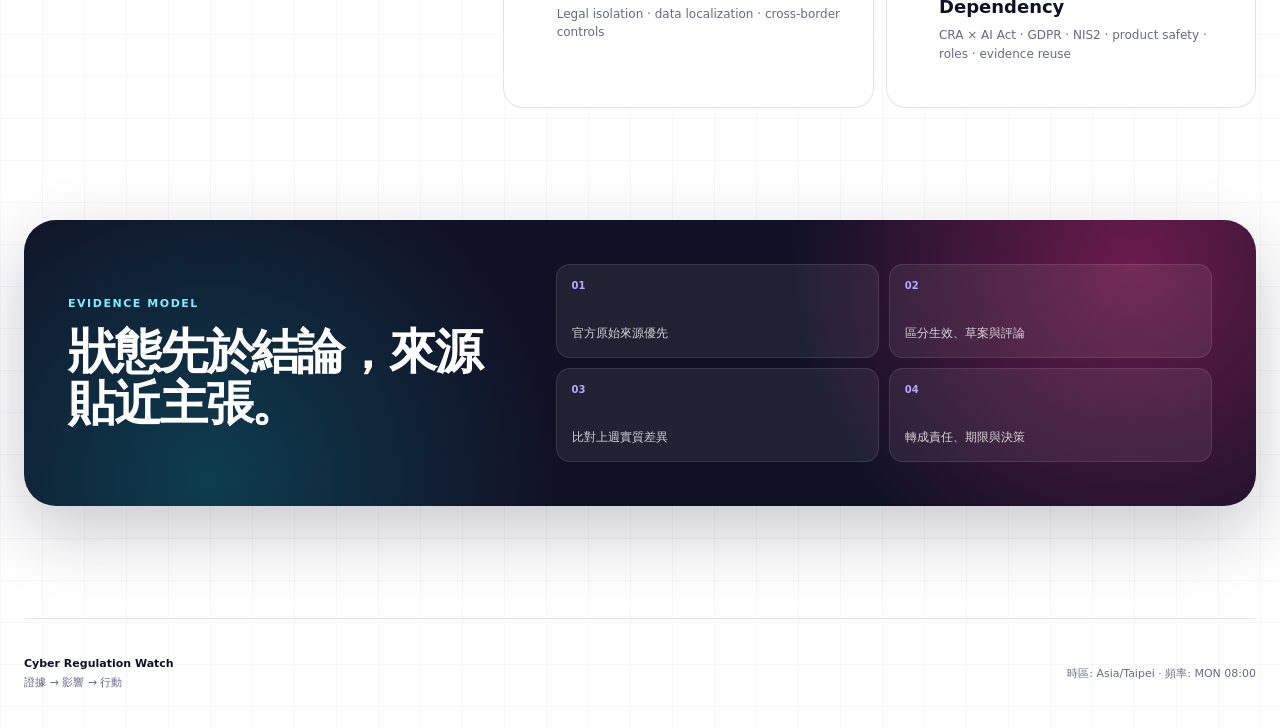
==== commit 9ca72939: "Feature NIS2 Czech module on dashboard" ====
--- a/index.html
+++ b/index.html
@@ -126,7 +126,7 @@
               <span class="status-label status-scheduled" data-i18n="scheduled">SCHEDULED</span>
               <h3 data-i18n="firstBriefTitle">首份整合週報將於 2026/08/03 08:00 發布</h3>
               <p data-i18n="firstBriefText">
-                現有 Cyber Regulation Watch 已整合 EU CRA 與 EU AI Act 專版模組；完成後將自動歸檔至此。
+                現有 Cyber Regulation Watch 已整合 EU CRA、EU AI Act 與 NIS2／Czech Cybersecurity 專版模組；完成後將自動歸檔至此。
               </p>
             </div>
             <div class="launch-grid" aria-label="Initial monitoring configuration">
@@ -218,9 +218,13 @@
               <p>Article 15 · Article 50 · High-risk AI · GPAI · Conformity · AI BOM · Post-market Monitoring</p>
             </div>
           </article>
-          <article class="scope-card">
+          <article class="scope-card scope-featured">
             <span class="scope-number">03</span>
-            <div><h3>NIS2 / Czech Cybersecurity</h3><p>National transposition · supervisory guidance · enforcement · ICZ</p></div>
+            <div>
+              <span class="scope-kicker">CORE MODULE</span>
+              <h3>NIS2 / Czech Cybersecurity</h3>
+              <p>EU implementation · NÚKIB guidance · supervision & enforcement · ICZ readiness</p>
+            </div>
           </article>
           <article class="scope-card">
             <span class="scope-number">04</span>
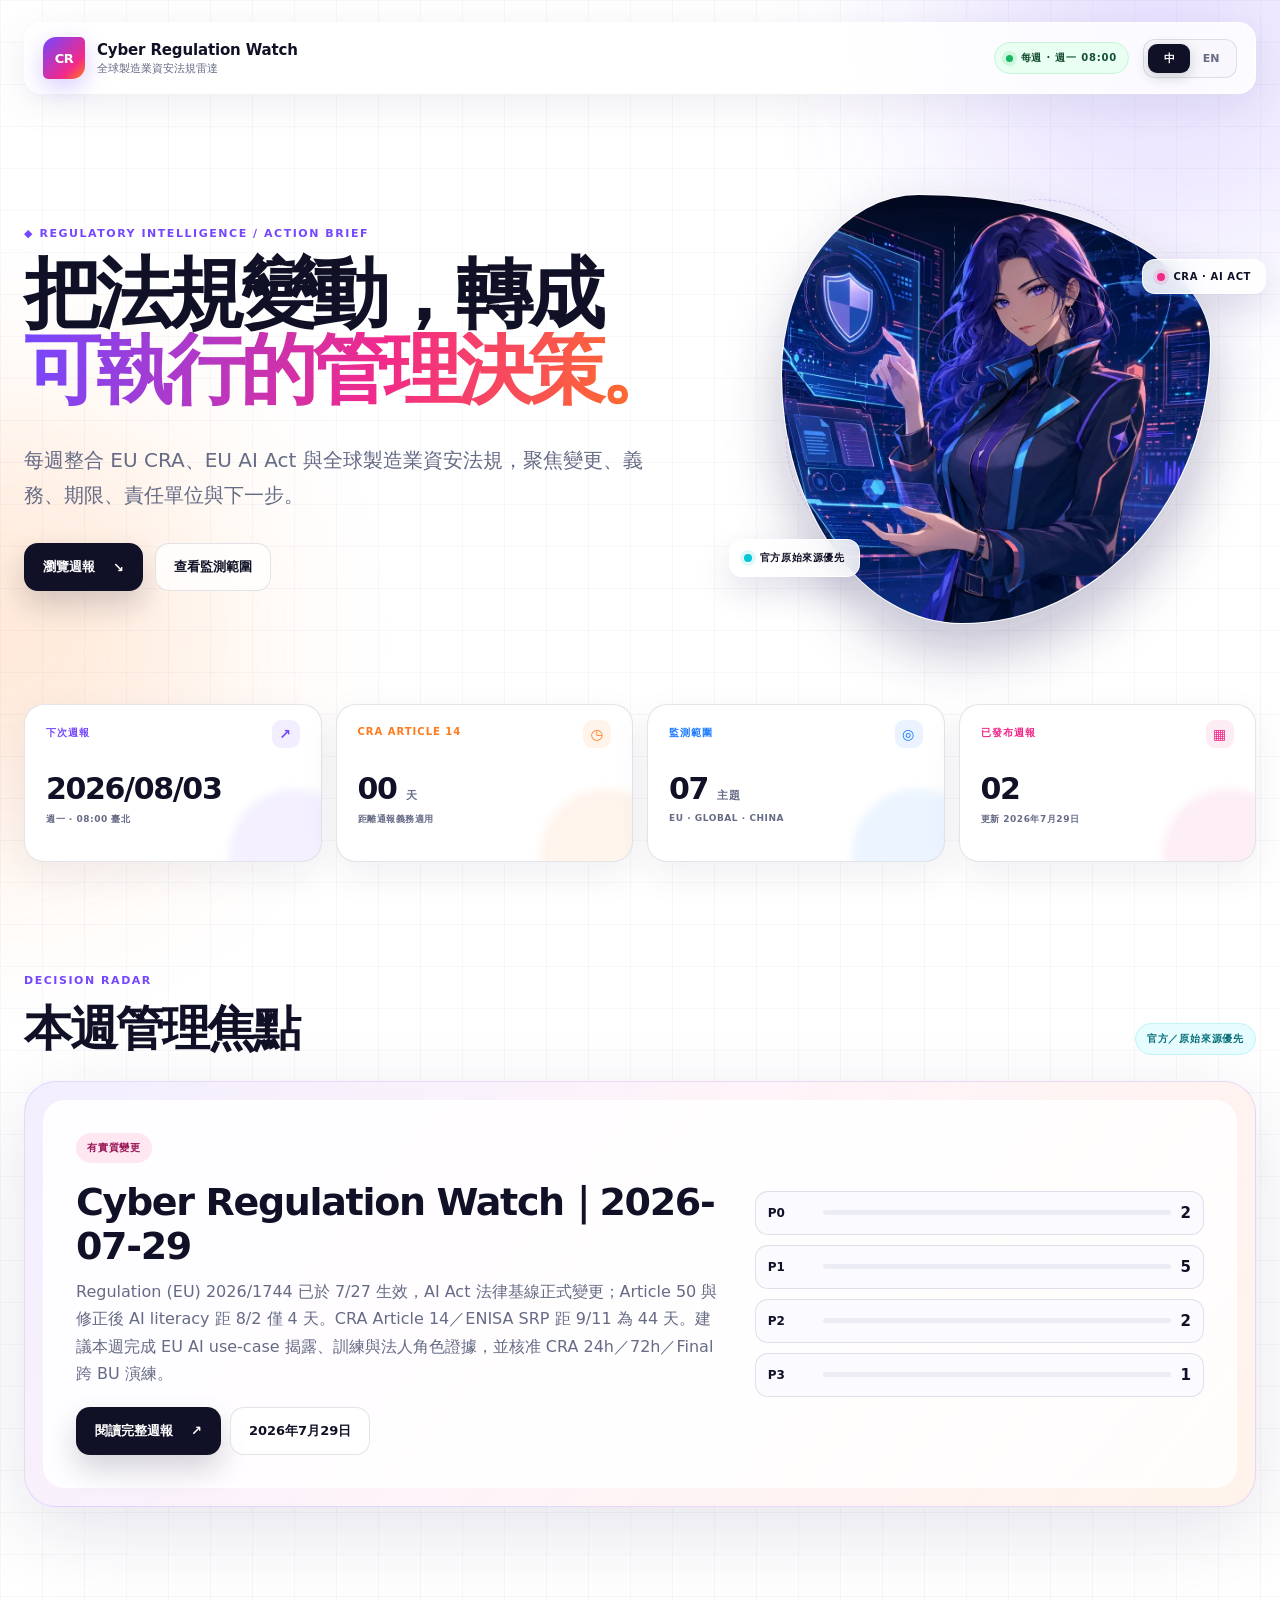
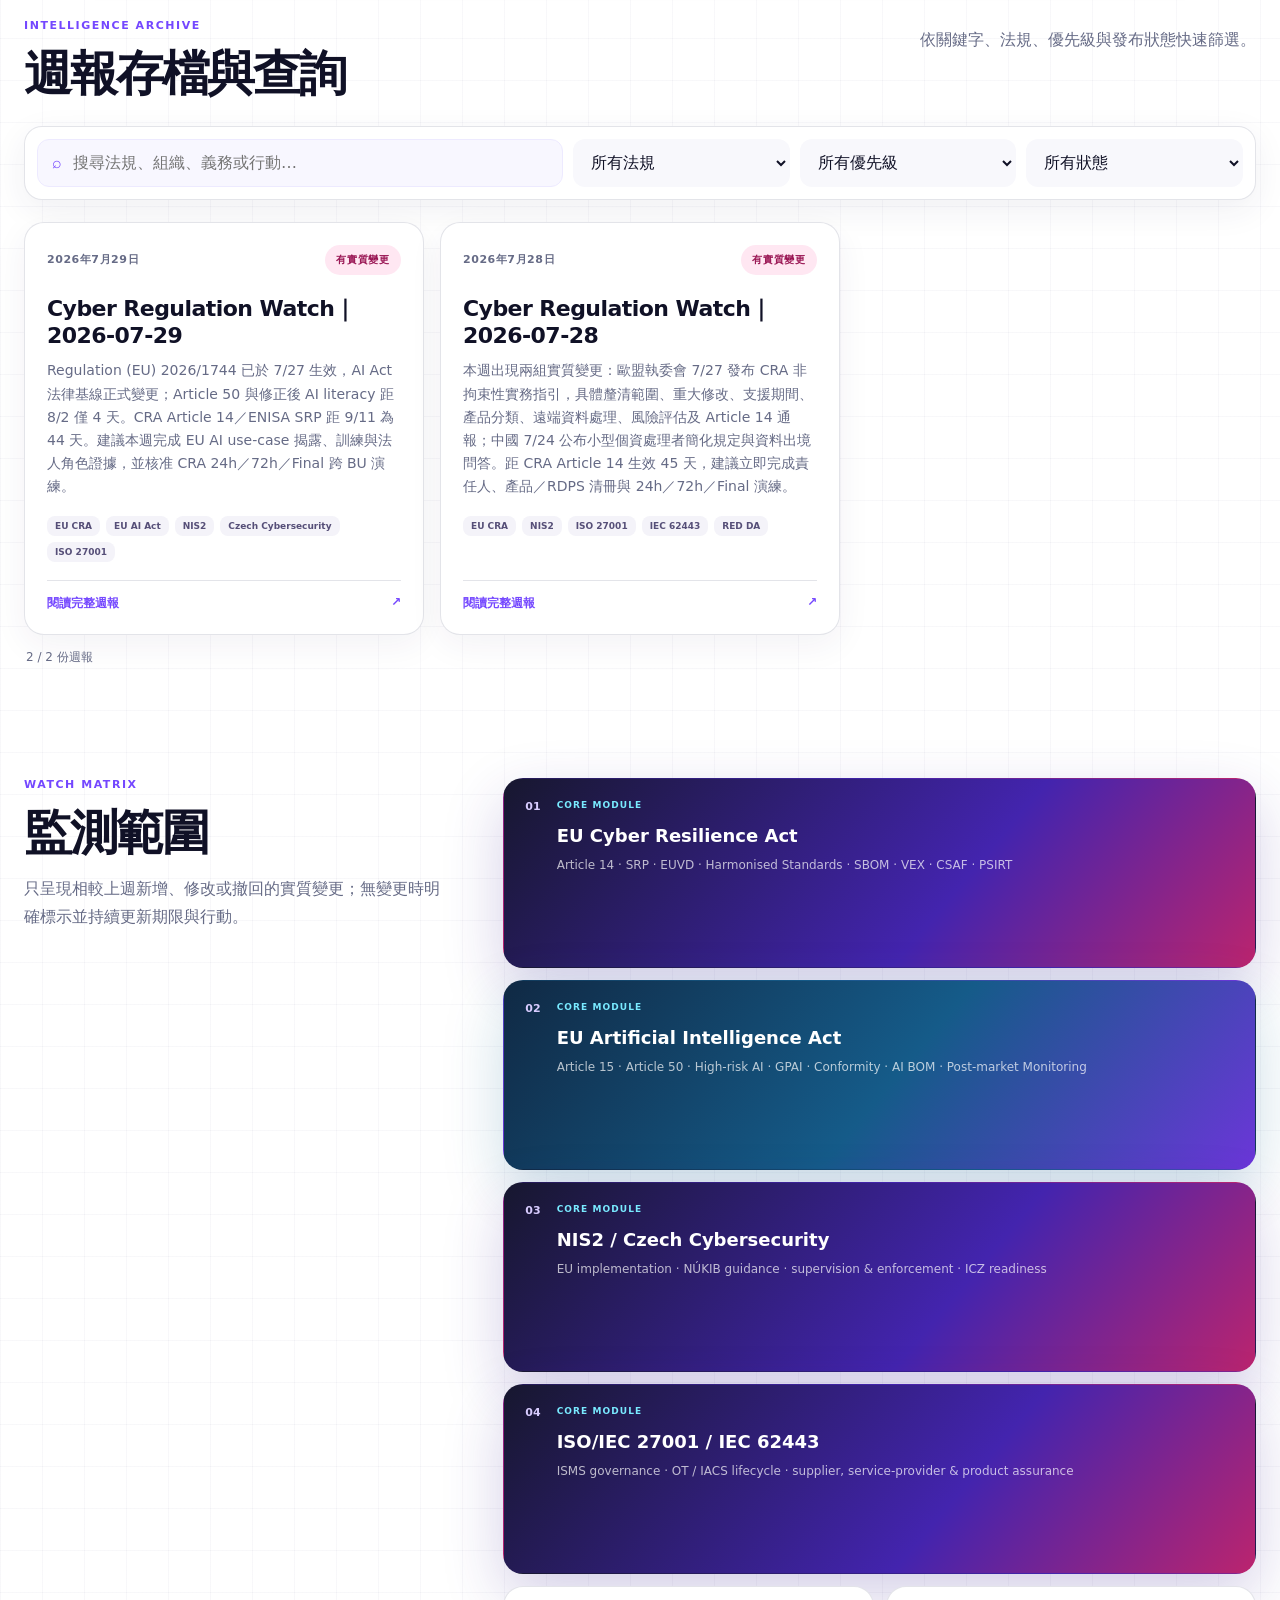
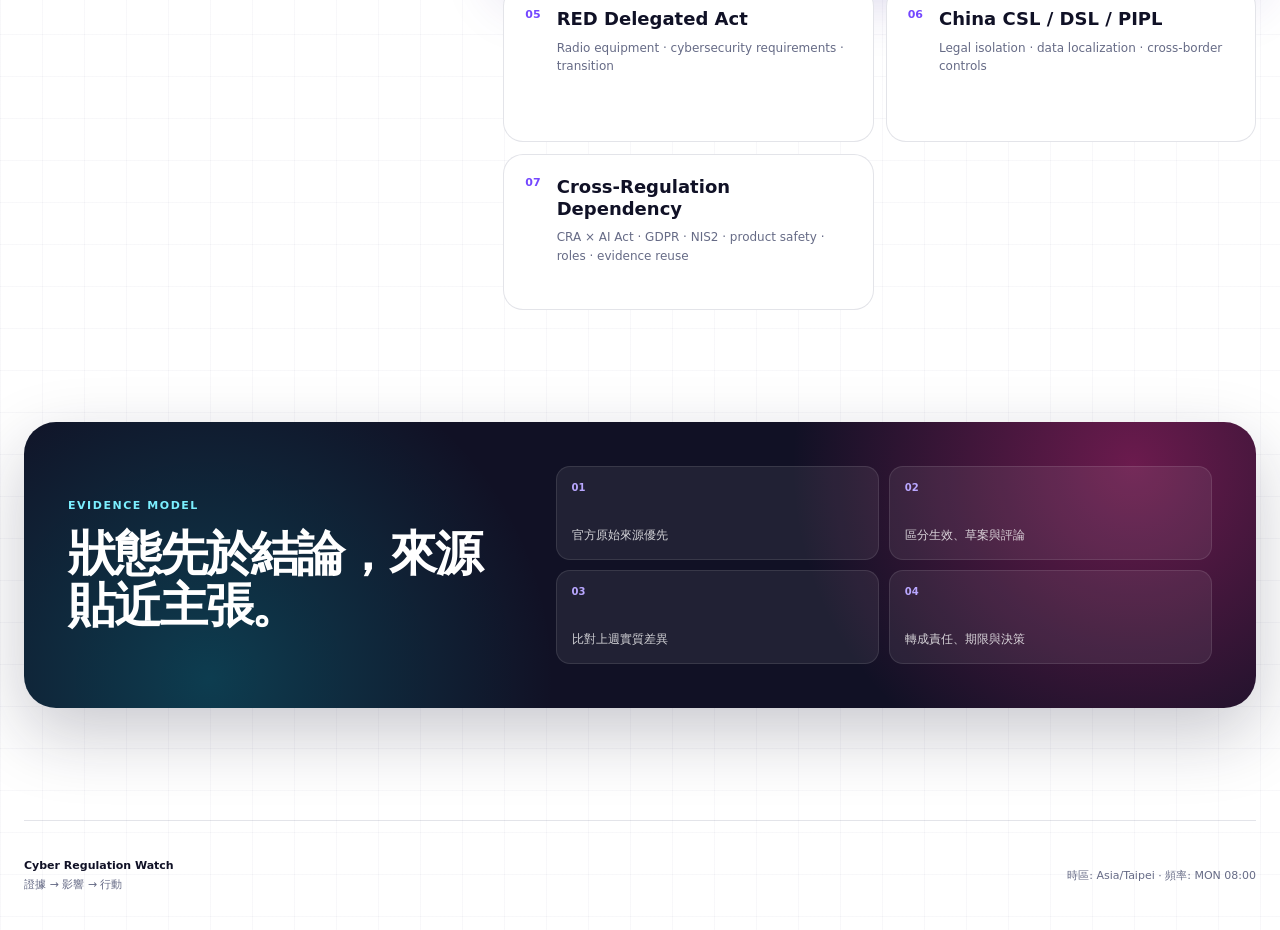
==== commit 2f08a655: "Feature ISO 27001 IEC 62443 module on dashboard" ====
--- a/index.html
+++ b/index.html
@@ -126,7 +126,7 @@
               <span class="status-label status-scheduled" data-i18n="scheduled">SCHEDULED</span>
               <h3 data-i18n="firstBriefTitle">首份整合週報將於 2026/08/03 08:00 發布</h3>
               <p data-i18n="firstBriefText">
-                現有 Cyber Regulation Watch 已整合 EU CRA、EU AI Act 與 NIS2／Czech Cybersecurity 專版模組；完成後將自動歸檔至此。
+                現有 Cyber Regulation Watch 已整合 EU CRA、EU AI Act、NIS2／Czech Cybersecurity 與 ISO/IEC 27001／IEC 62443 專版模組；完成後將自動歸檔至此。
               </p>
             </div>
             <div class="launch-grid" aria-label="Initial monitoring configuration">
@@ -226,9 +226,13 @@
               <p>EU implementation · NÚKIB guidance · supervision & enforcement · ICZ readiness</p>
             </div>
           </article>
-          <article class="scope-card">
+          <article class="scope-card scope-featured">
             <span class="scope-number">04</span>
-            <div><h3>ISO 27001 / IEC 62443</h3><p>ISMS · OT / ICS lifecycle · supplier and product obligations</p></div>
+            <div>
+              <span class="scope-kicker">CORE MODULE</span>
+              <h3>ISO/IEC 27001 / IEC 62443</h3>
+              <p>ISMS governance · OT / IACS lifecycle · supplier, service-provider & product assurance</p>
+            </div>
           </article>
           <article class="scope-card">
             <span class="scope-number">05</span>
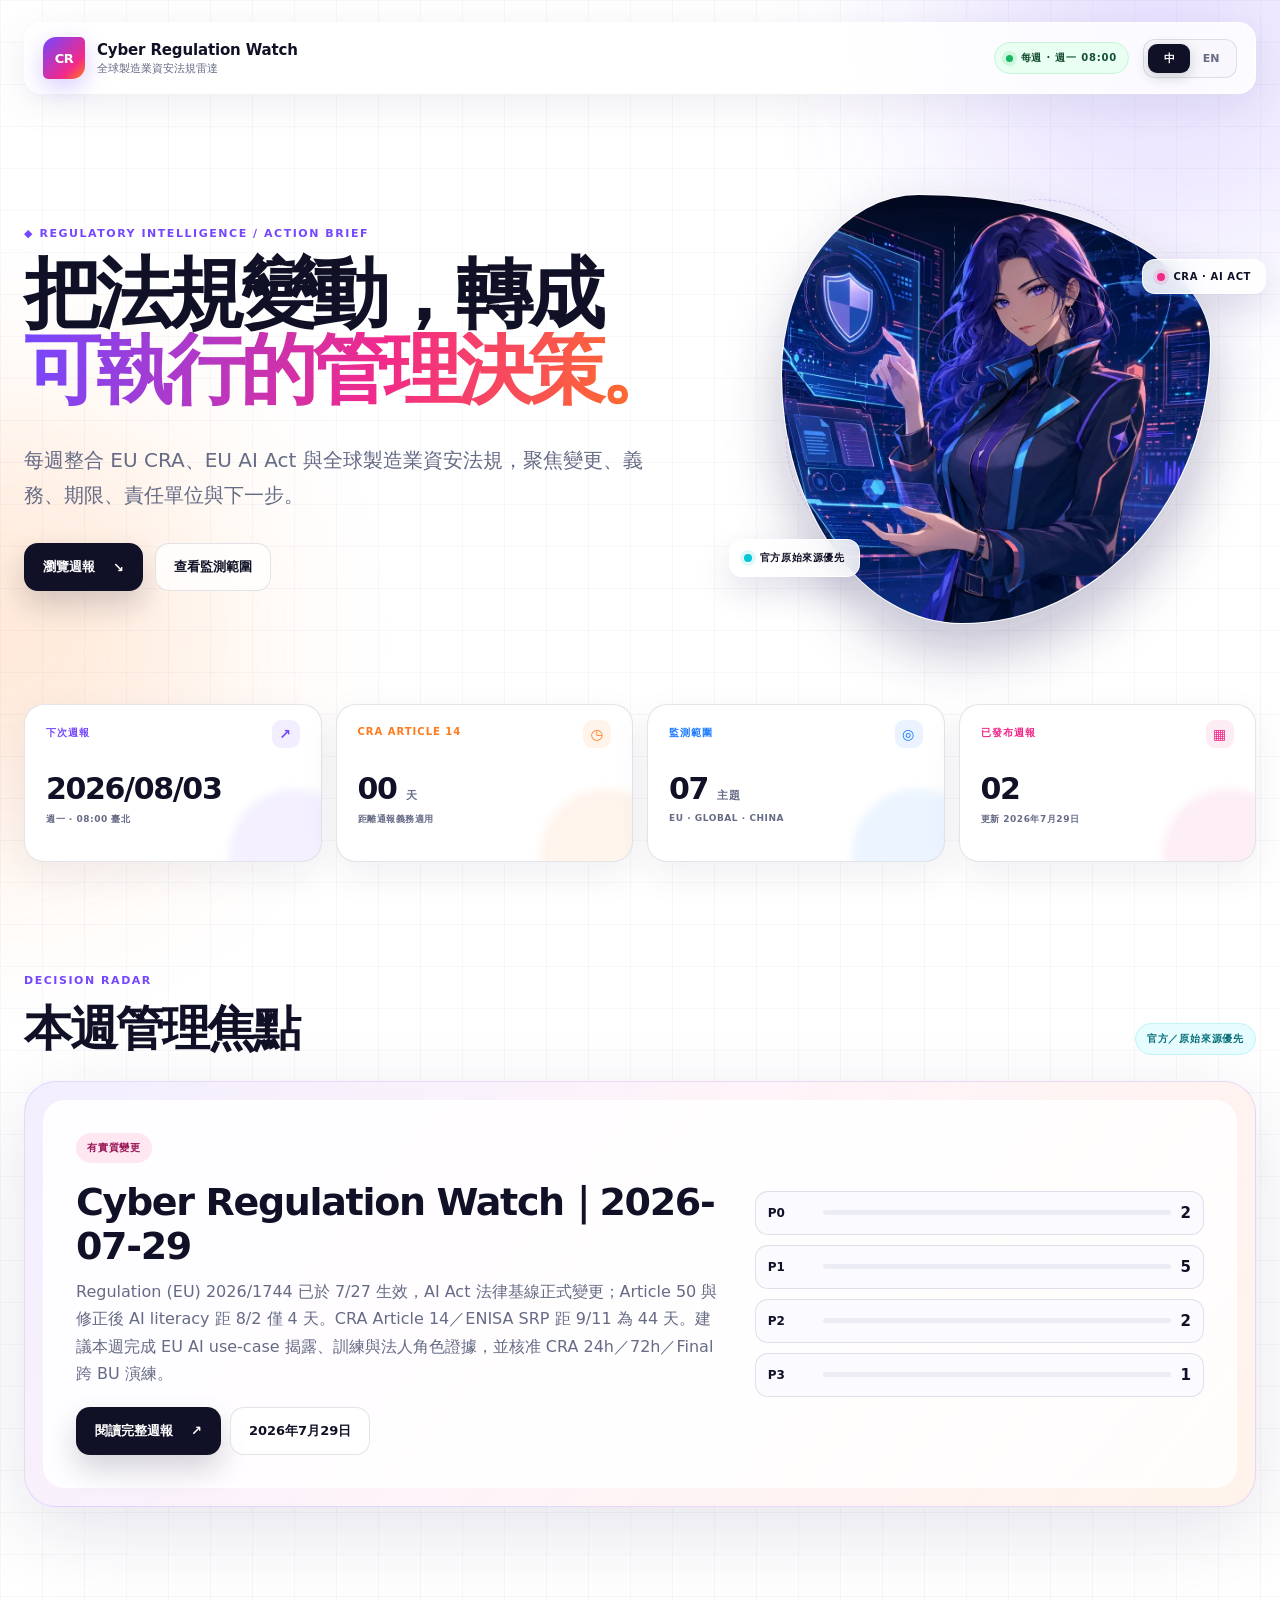
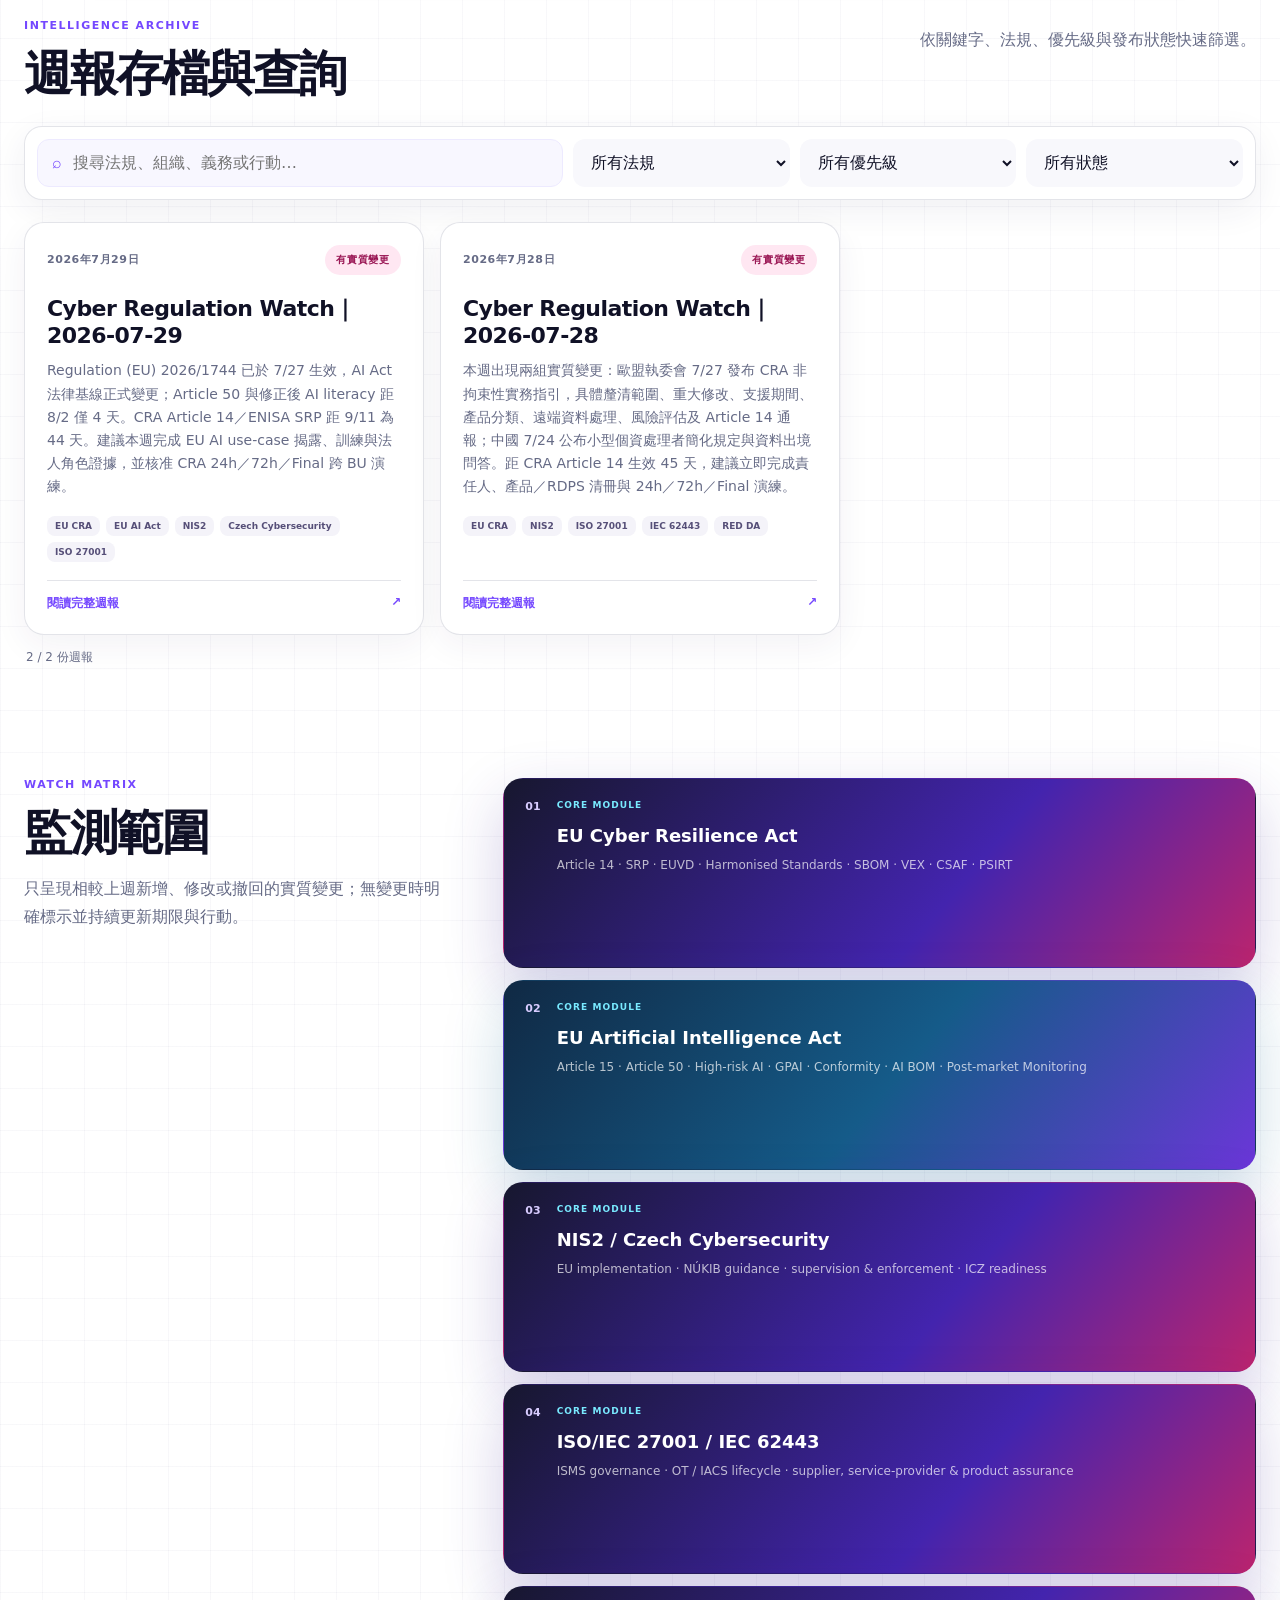
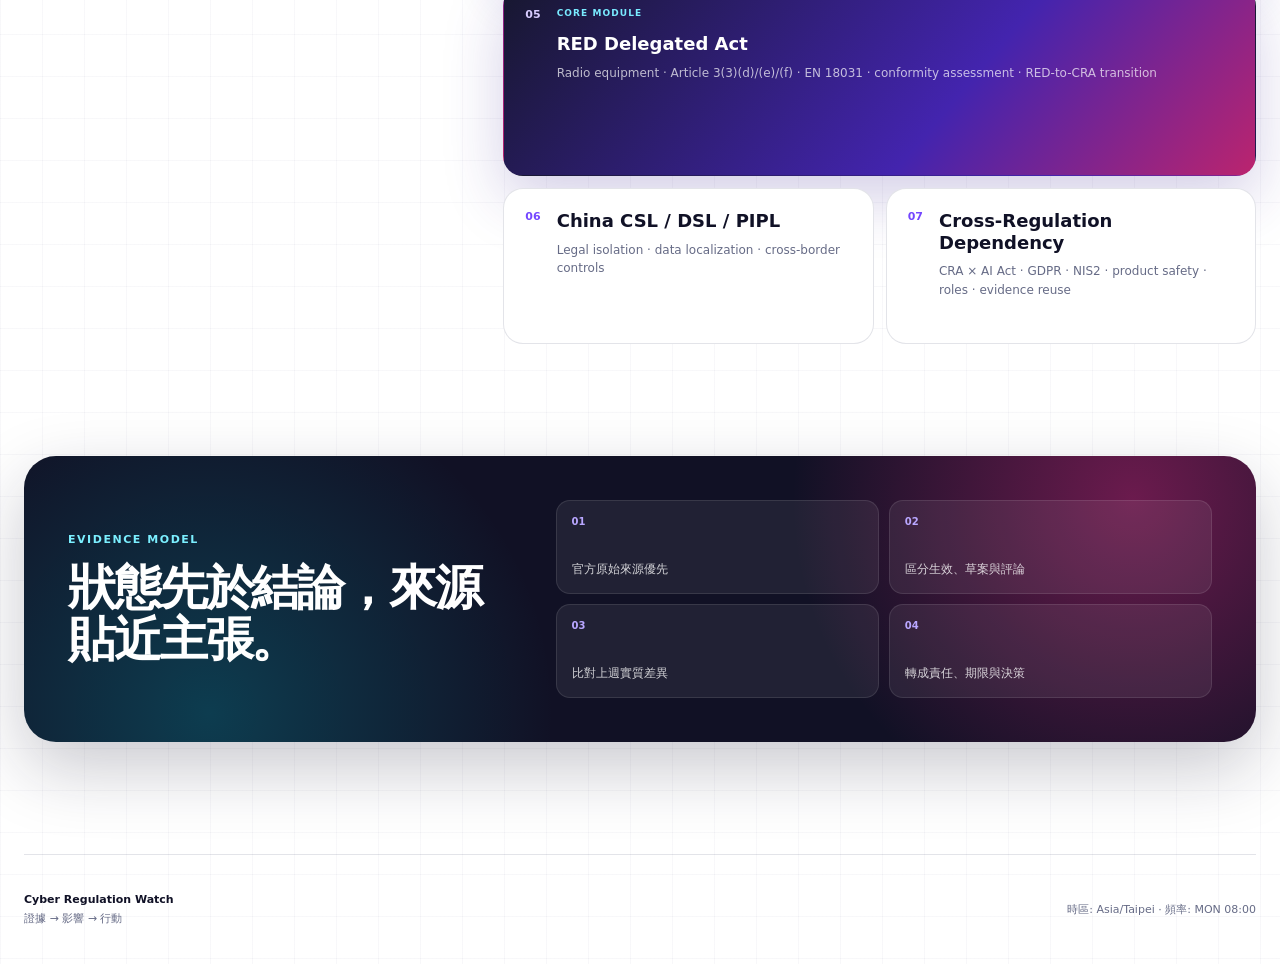
==== commit af0b8cae: "Promote RED DA to core monitoring module" ====
--- a/index.html
+++ b/index.html
@@ -126,7 +126,7 @@
               <span class="status-label status-scheduled" data-i18n="scheduled">SCHEDULED</span>
               <h3 data-i18n="firstBriefTitle">首份整合週報將於 2026/08/03 08:00 發布</h3>
               <p data-i18n="firstBriefText">
-                現有 Cyber Regulation Watch 已整合 EU CRA、EU AI Act、NIS2／Czech Cybersecurity 與 ISO/IEC 27001／IEC 62443 專版模組；完成後將自動歸檔至此。
+                現有 Cyber Regulation Watch 已整合 EU CRA、EU AI Act、NIS2／Czech Cybersecurity、ISO/IEC 27001／IEC 62443 與 RED Delegated Act 五個核心專版模組；完成後將自動歸檔至此。
               </p>
             </div>
             <div class="launch-grid" aria-label="Initial monitoring configuration">
@@ -234,9 +234,13 @@
               <p>ISMS governance · OT / IACS lifecycle · supplier, service-provider & product assurance</p>
             </div>
           </article>
-          <article class="scope-card">
+          <article class="scope-card scope-featured scope-red">
             <span class="scope-number">05</span>
-            <div><h3>RED Delegated Act</h3><p>Radio equipment · cybersecurity requirements · transition</p></div>
+            <div>
+              <span class="scope-kicker">CORE MODULE</span>
+              <h3>RED Delegated Act</h3>
+              <p>Radio equipment · Article 3(3)(d)/(e)/(f) · EN 18031 · conformity assessment · RED-to-CRA transition</p>
+            </div>
           </article>
           <article class="scope-card">
             <span class="scope-number">06</span>
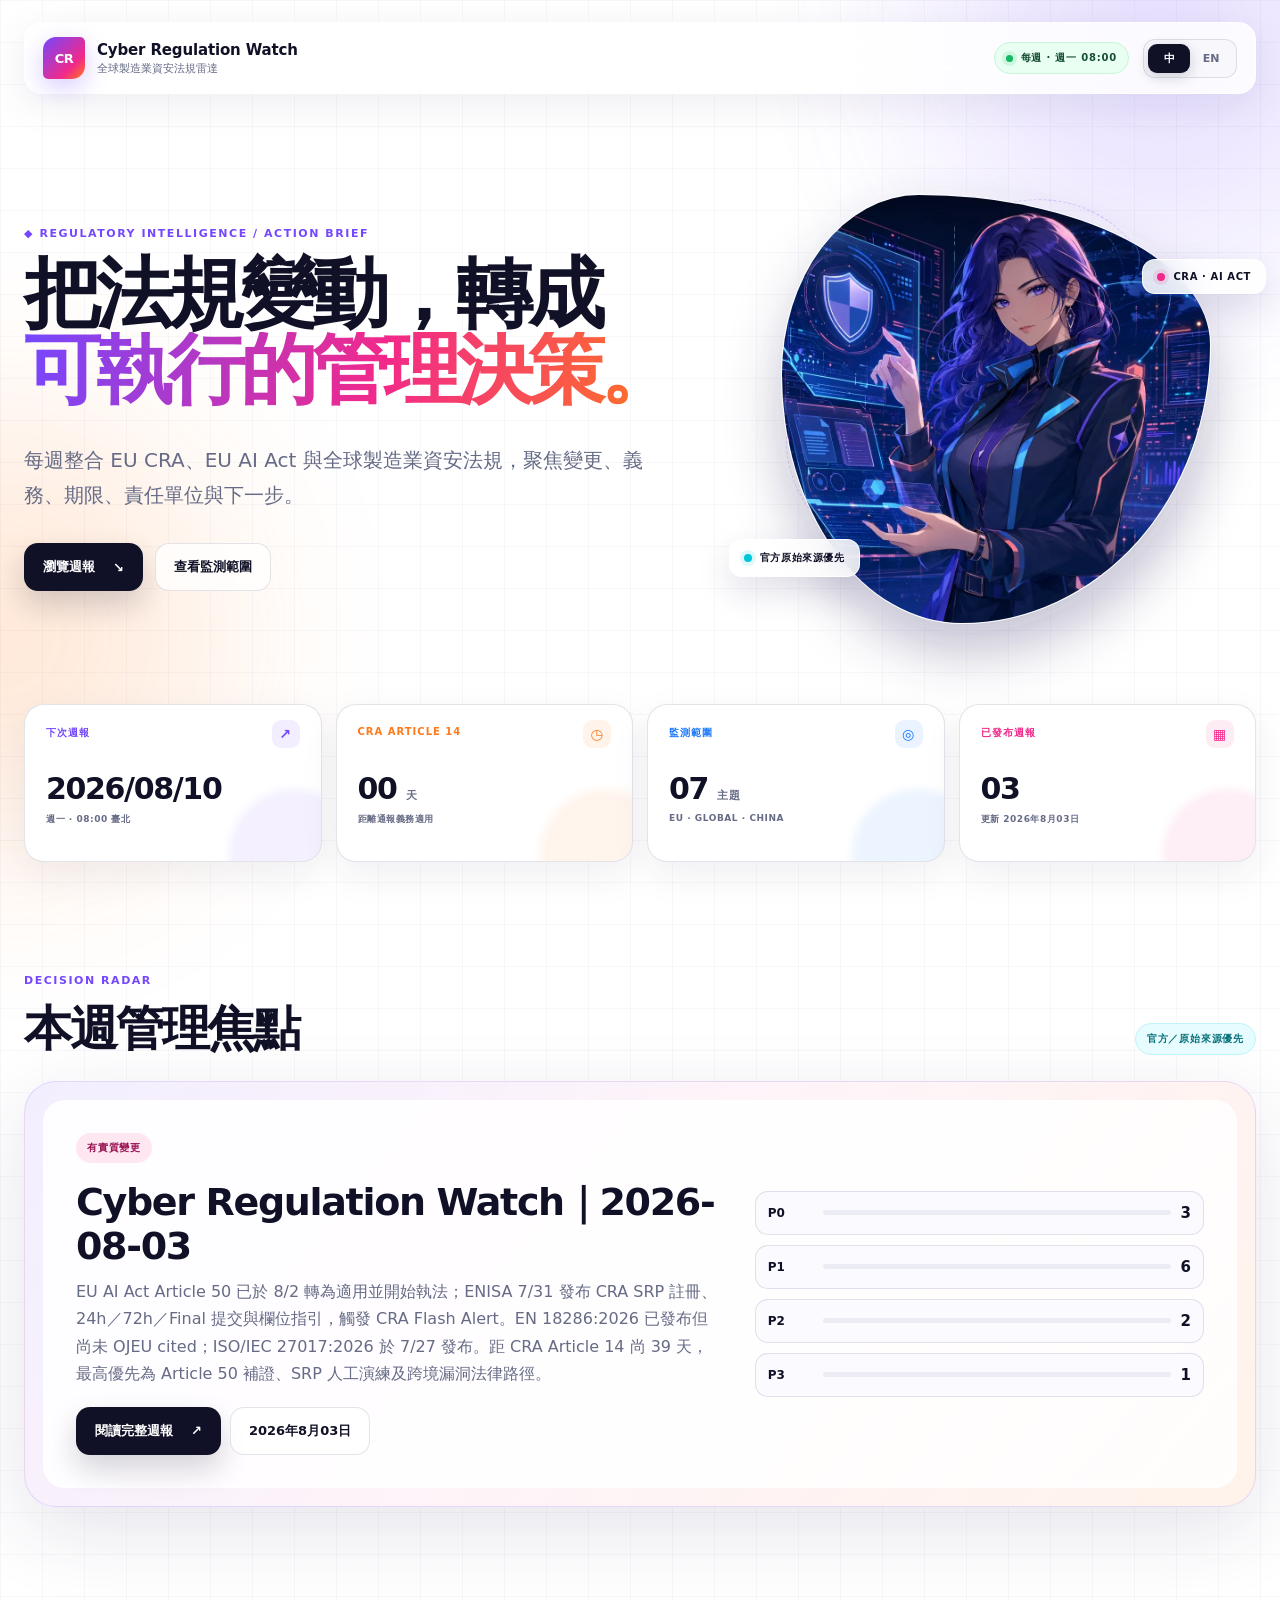
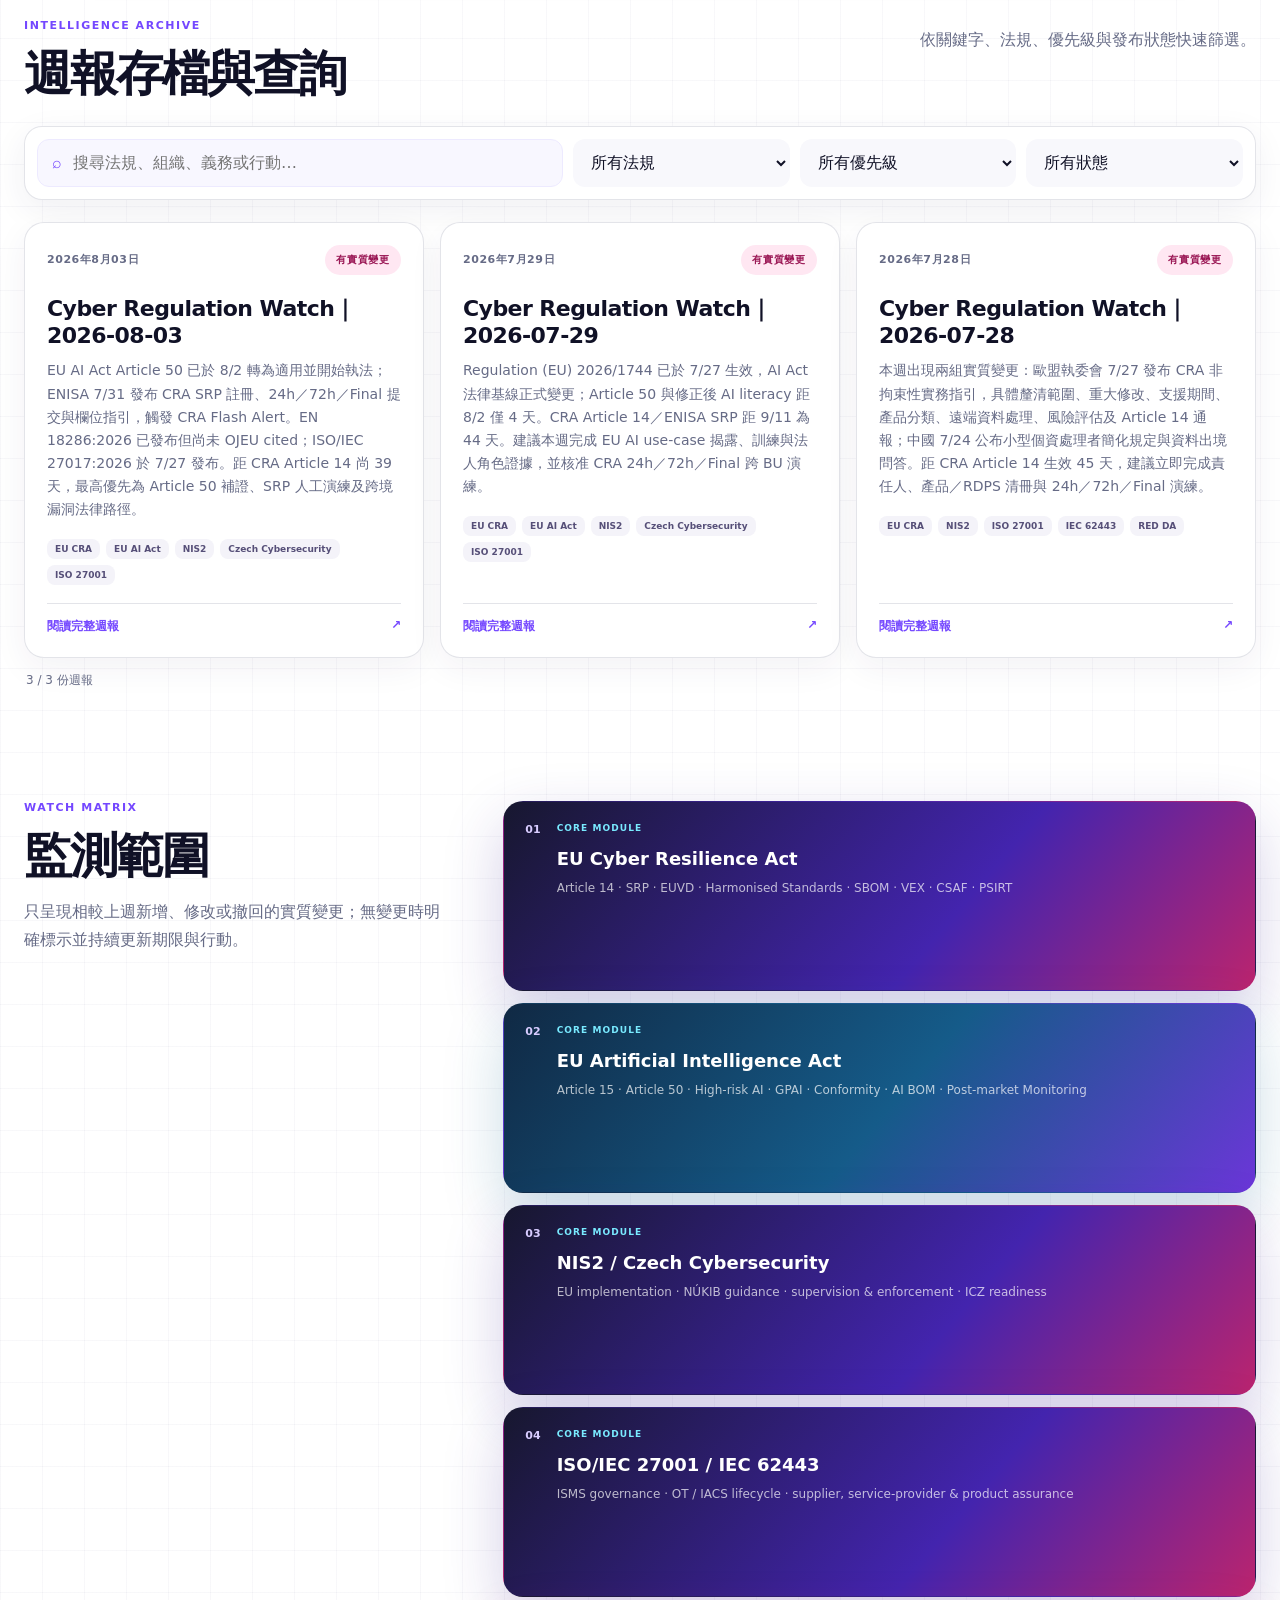
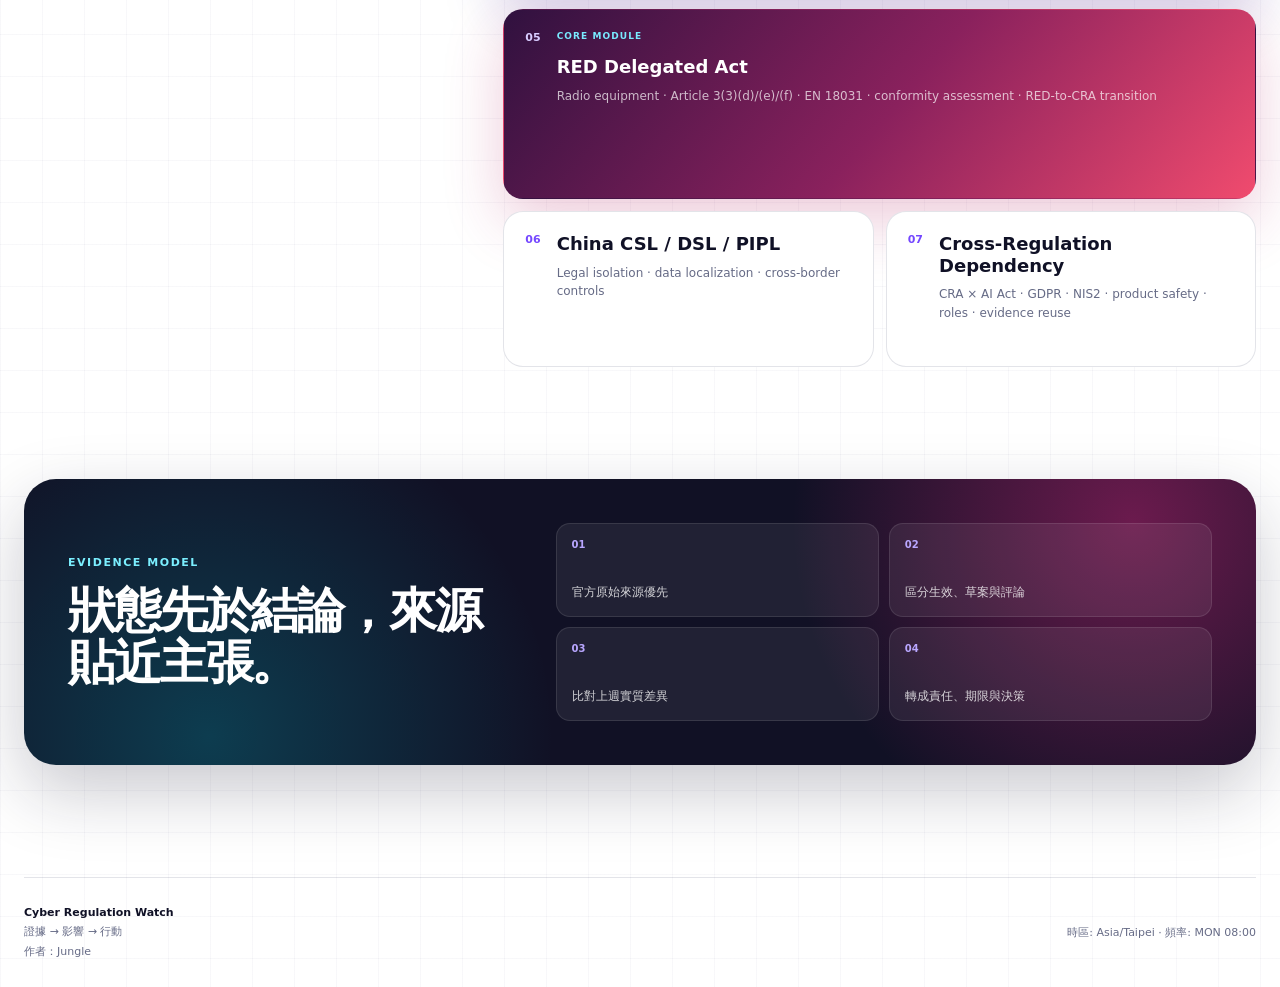
==== commit e7219c2a: "Credit Jungle on the website" ====
--- a/index.html
+++ b/index.html
@@ -281,6 +281,7 @@
       <div>
         <strong>Cyber Regulation Watch</strong>
         <span data-i18n="footerLine">Evidence → Impact → Action</span>
+        <span data-i18n="authorCredit">作者：Jungle</span>
       </div>
       <p><span data-i18n="timezone">Timezone</span>: Asia/Taipei · <span data-i18n="cadence">Cadence</span>: MON 08:00</p>
     </footer>
--- a/assets/styles.css
+++ b/assets/styles.css
@@ -891,6 +891,11 @@
   box-shadow: 0 22px 60px rgba(19, 98, 143, 0.22);
 }
 
+.scope-featured.scope-red {
+  background: linear-gradient(130deg, #30113f, #8a215d 52%, #f04b6e);
+  box-shadow: 0 22px 60px rgba(179, 37, 99, 0.24);
+}
+
 .scope-kicker {
   display: block;
   margin-bottom: 15px;
